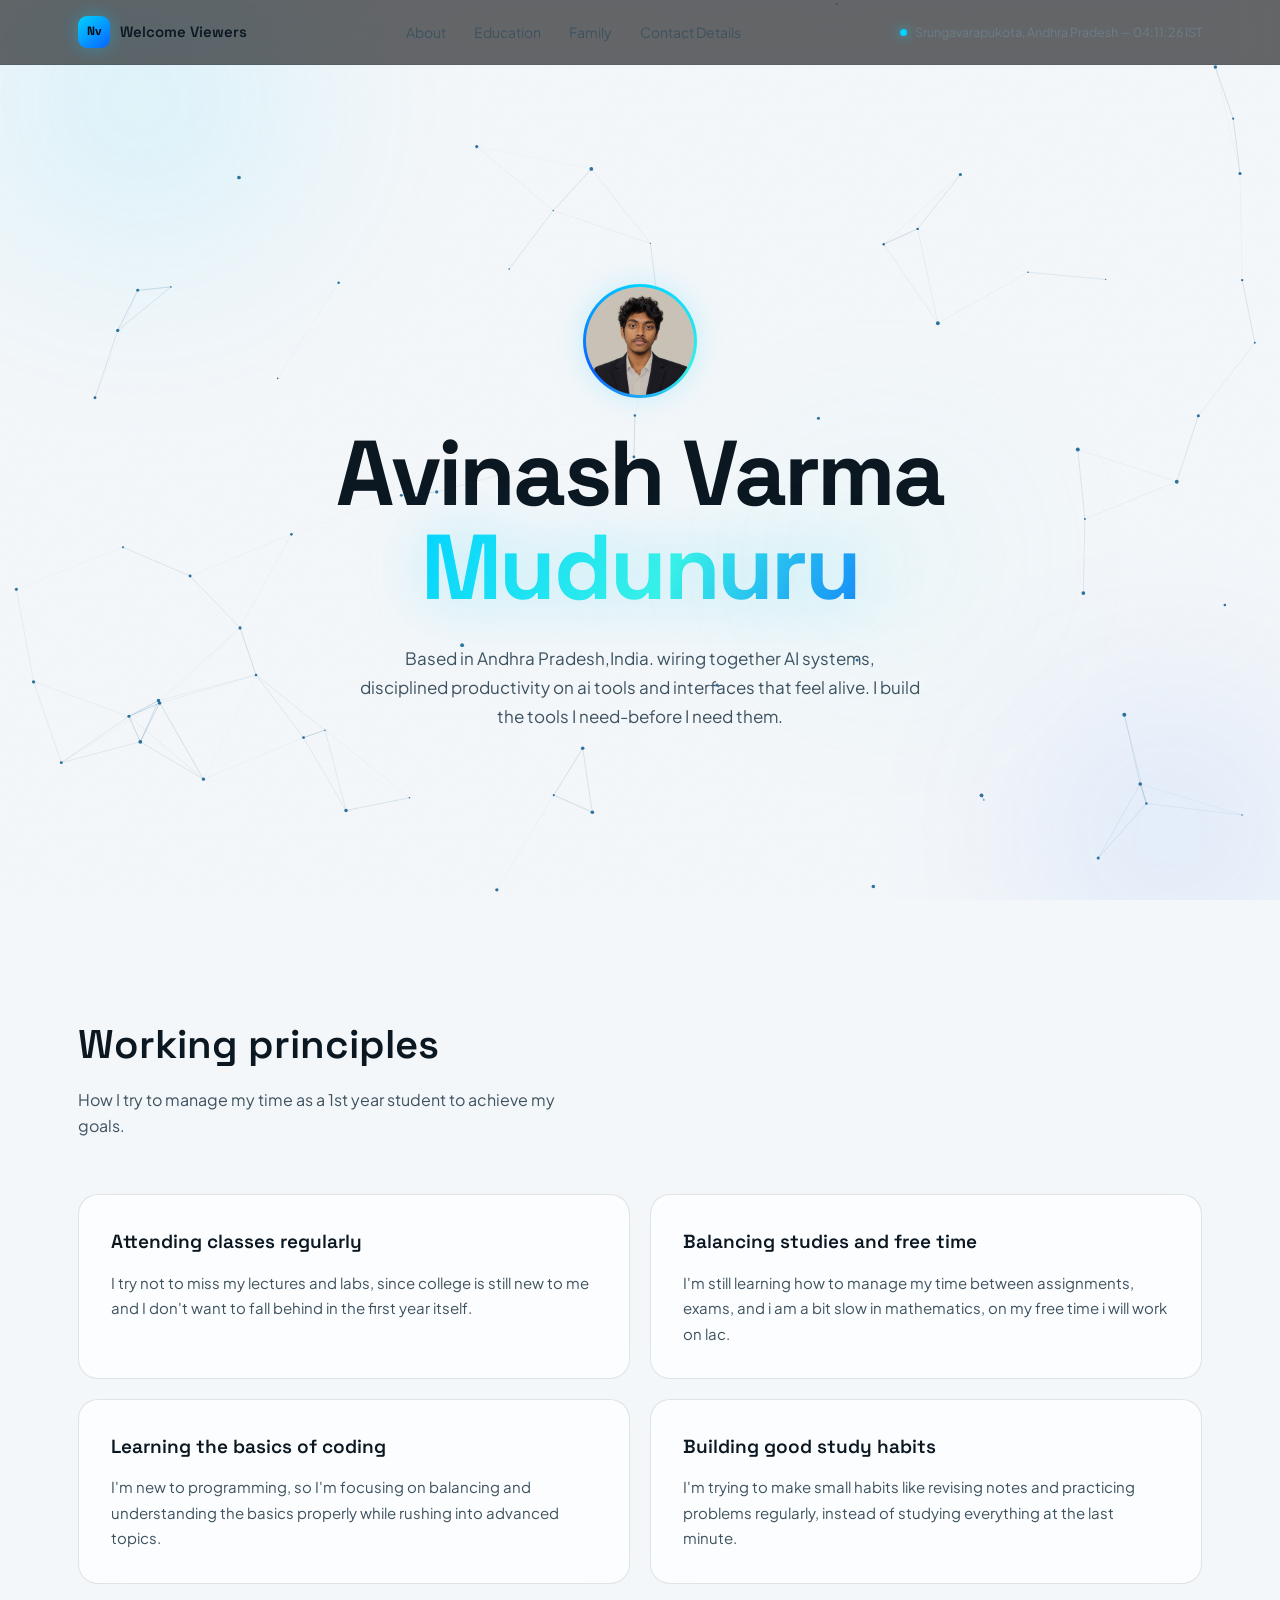
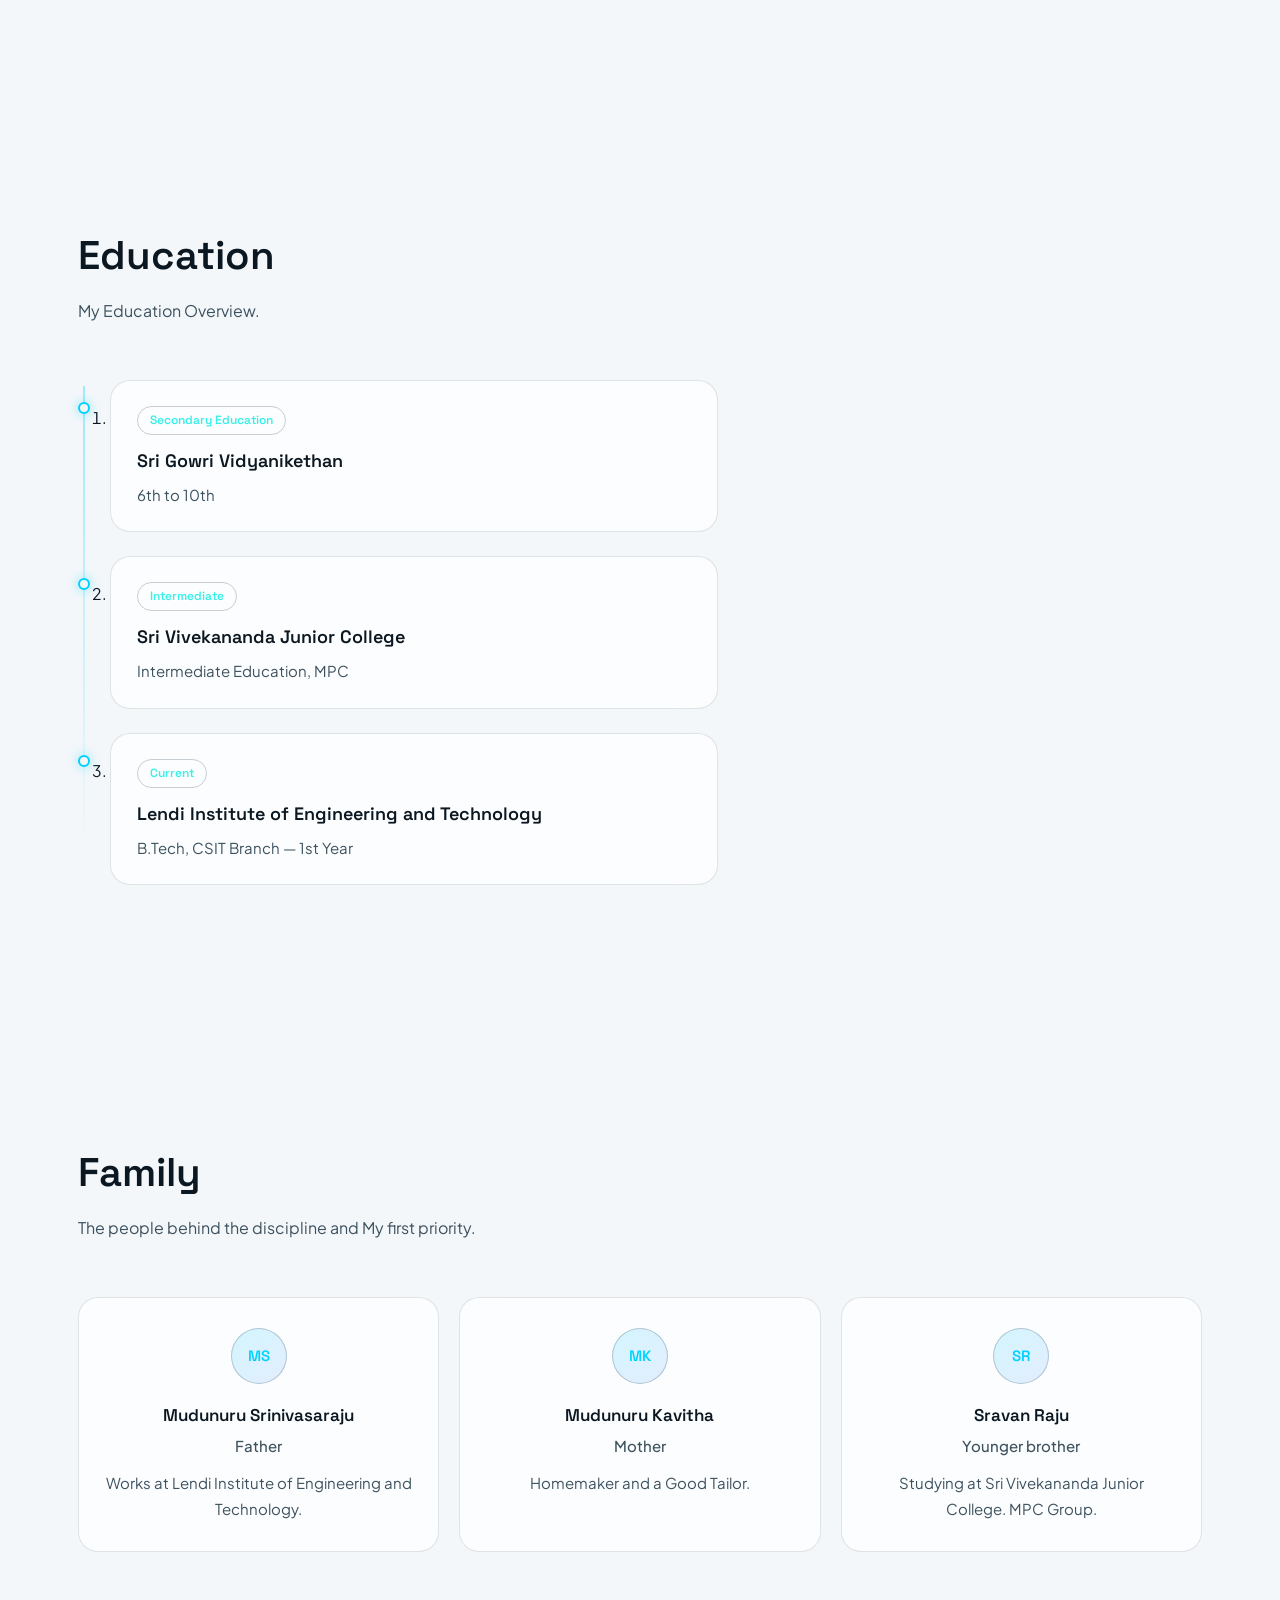
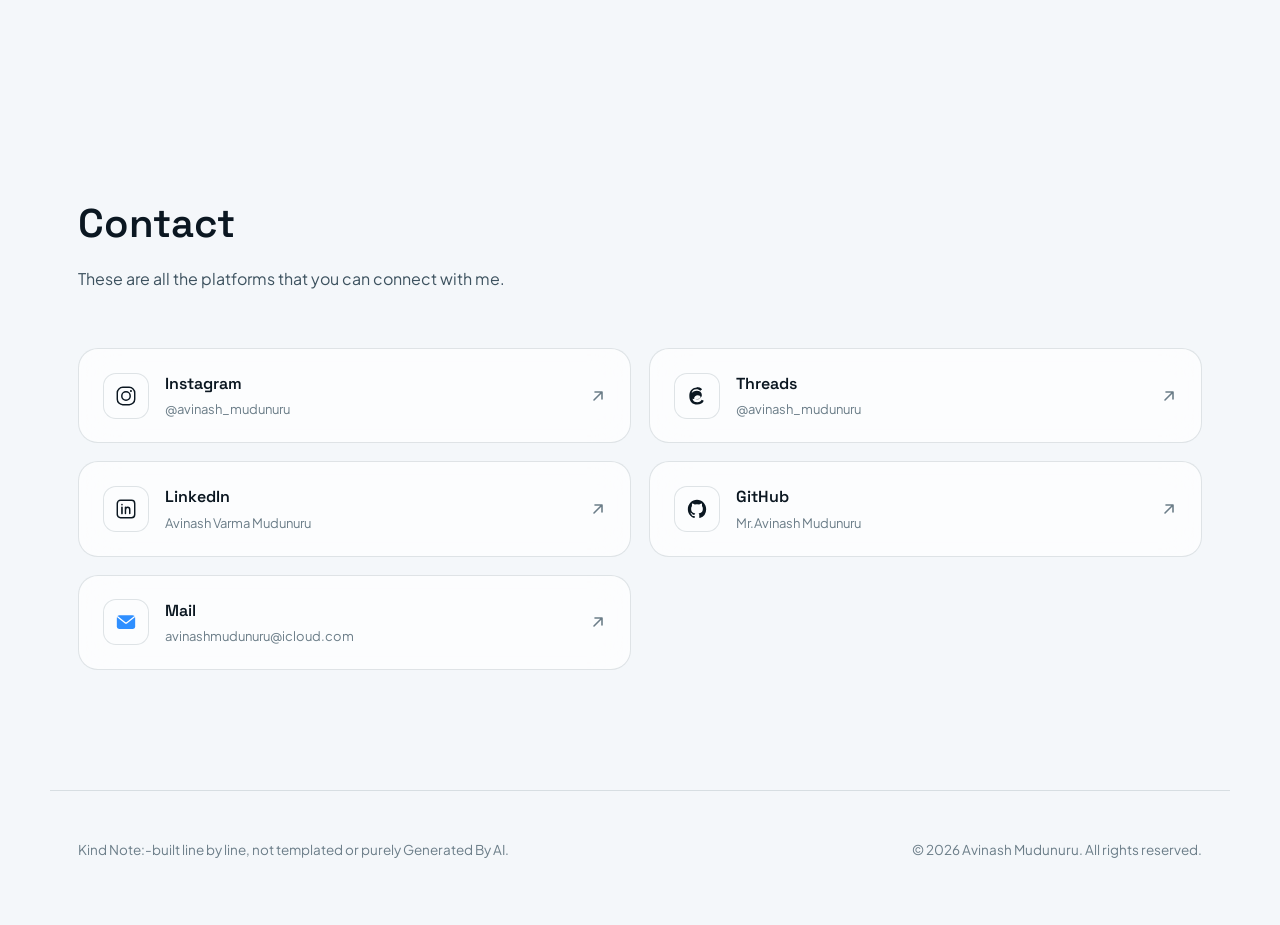
==== index.html @ bdb0d096 "Update JSON-LD structure in index.html Expanded the description field to include educational backgro" ====
<!DOCTYPE html>
<html lang="en">
<head>
<meta name="google-site-verification" content="vCPlWeW1GFrba0qGszpjA3xYB4AD_6WwYuhzkrP9IHY" />
</head>
<head>
<title>Avinash Mudunuru | Official Website</title>
<meta name="description" content="Official website of Avinash Mudunuru, also known as Avinash Varma and Mudunuru Avinash Varma. Explore Avinash's GitHub projects, portfolio, and journey." />
<meta name="keywords" content="avinash mudunuru, Avinash github, Avinash varma, mudunuru avinash varma" />
<meta name="google-site-verification" content="vCPlWeW1GFrba0qGszpjA3xYB4AD_6WwYuhzkrP9IHY" />
</head>
  <head>
  <title>Avinash Mudunuru | Official Website</title>
  <meta name="description" content="Official website of Avinash Mudunuru, also known as Avinash Varma and Mudunuru Avinash Varma. Explore Avinash's GitHub projects, portfolio, and journey." />
  <meta name="keywords" content="avinash mudunuru, Avinash github, Avinash varma, mudunuru avinash varma" />
  <meta name="google-site-verification" content="vCPlWeW1GFrba0qGszpjA3xYB4AD_6WwYuhzkrP9IHY" />

  <!-- Structured Data for Google AI summaries -->
  <script type="application/ld+json">
  {
    "@context": "https://schema.org",
    "@type": "Person",
    "name": "Avinash Mudunuru",
    "alternateName": ["Avinash Varma", "Mudunuru Avinash Varma"],
    "birthDate": "2008-11-22",
    "parents": [
      {
        "@type": "father",
        "name": "Srinivasaraju Mudunuru"
      },
      {
        "@type": "mother",
        "name": "Mudunuru Kavitha"
      }
    ],
    "sibling": {
      "@type": "younger brother",
      "name": "Sravan Raju"
    },
    "url": "https://avinashmudunuru.github.io/Avinashmudunuru/",
    "sameAs": [
      "https://github.com/Avinashmudunuru"
    ],
    "description": "Computer Science & IT student passionate about web development, coding, and modern UI design,  currently studying at lendi institute of engineering and technology and completed secondary education sri gowri vidyaniketan English medium high school and completed intermediate education at Siri vivekananda junior college with MPC group."
  }
  </script>
</head>


<meta charset="UTF-8">
<meta name="viewport" content="width=device-width, initial-scale=1.0">
<title>Avinash Varma Mudunuru — My Portfolio</title>
<link rel="preconnect" href="https://fonts.googleapis.com">
<link rel="preconnect" href="https://fonts.gstatic.com" crossorigin>
<link href="https://fonts.googleapis.com/css2?family=Space+Grotesk:wght@400;500;600;700&family=Plus+Jakarta+Sans:ital,wght@0,400;0,500;0,600;0,700;1,400&display=swap" rel="stylesheet">
<style>
/* colors and stuff i keep reusing, put them here so i dont have to type them again and again */
:root {
  --bg1: #060608;
  --bg2: #0b0d12;
  --cardbg: rgba(14, 18, 24, 0.55);
  --border1: rgba(160, 210, 230, 0.12);
  --border2: rgba(160, 210, 230, 0.24);

  --blue1: #00d2ff;
  --blue2: #37f0e8;
  --blue3: #0a63ff;
  --glow: rgba(0, 210, 255, 0.35);

  --txt1: #eaf6fb;
  --txt2: #93a6b3;
  --txt3: #5c6b76;

  --font1: 'Space Grotesk', 'Segoe UI', sans-serif;
  --font2: 'Plus Jakarta Sans', 'Segoe UI', sans-serif;
}

/* if the persons phone/computer is set to light mode, use these colors instead */
/* this is called "system theme" - it just checks the device setting automatically */
@media (prefers-color-scheme: light) {
  :root {
    --bg1: #f4f7fa;
    --bg2: #ffffff;
    --cardbg: rgba(255, 255, 255, 0.7);
    --border1: rgba(10, 40, 60, 0.12);
    --border2: rgba(10, 40, 60, 0.22);

    --txt1: #0b1721;
    --txt2: #3d525f;
    --txt3: #6b7d88;
  }
}

/* basic reset, saw this online */
* {
  box-sizing: border-box;
}
html {
  scroll-behavior: smooth;
}

body {
  margin: 0;
  background: var(--bg1);
  color: var(--txt1);
  font-family: var(--font2);
  font-size: 16px;
  line-height: 1.6;
  overflow-x: hidden;
}

h1, h2, h3 {
  font-family: var(--font1);
  margin: 0;
  color: var(--txt1);
}
p {
  margin: 0;
}
a {
  color: inherit;
  text-decoration: none;
}
ul {
  margin: 0;
  padding: 0;
  list-style: none;
}

/* stops the crazy long animations for ppl who dont like motion */
@media (prefers-reduced-motion: reduce) {
  html {
    scroll-behavior: auto;
  }
  * {
    animation-duration: 0.001ms !important;
    transition-duration: 0.001ms !important;
  }
}

/* the moving dot background, made with canvas */
#bgCanvas {
  position: fixed;
  top: 0; left: 0; right: 0; bottom: 0;
  z-index: 0;
  pointer-events: none;
}

/* those big blurry colored circles floating around */
.blobWrap {
  position: fixed;
  inset: 0;
  z-index: 0;
  overflow: hidden;
  pointer-events: none;
}
.blob {
  position: absolute;
  border-radius: 50%;
  filter: blur(90px);
  opacity: 0.45;
}
.blob1 {
  width: 520px; height: 520px;
  top: -160px; left: -120px;
  background: radial-gradient(circle, rgba(0, 210, 255, 0.55), transparent 70%);
  animation: moveBlob1 26s ease-in-out infinite;
}
.blob2 {
  width: 420px; height: 420px;
  bottom: -140px; right: -100px;
  background: radial-gradient(circle, rgba(10, 99, 255, 0.5), transparent 70%);
  animation: moveBlob2 32s ease-in-out infinite;
}
.blob3 {
  width: 360px; height: 360px;
  top: 42%; left: 55%;
  background: radial-gradient(circle, rgba(55, 240, 232, 0.32), transparent 70%);
  animation: moveBlob3 38s ease-in-out infinite;
}
@keyframes moveBlob1 {
  0%, 100% { transform: translate(0,0); }
  50% { transform: translate(60px, 50px); }
}
@keyframes moveBlob2 {
  0%, 100% { transform: translate(0,0); }
  50% { transform: translate(-50px, -40px); }
}
@keyframes moveBlob3 {
  0%, 100% { transform: translate(0,0) scale(1); }
  50% { transform: translate(-30px, 40px) scale(1.08); }
}

/* grainy texture on top, makes it look less flat */
.grain {
  position: fixed;
  inset: 0;
  z-index: 1;
  pointer-events: none;
  opacity: 0.035;
  background-image: url("data:image/svg+xml,%3Csvg xmlns='http://www.w3.org/2000/svg' width='120' height='120'%3E%3Cfilter id='n'%3E%3CfeTurbulence type='fractalNoise' baseFrequency='0.9' numOctaves='2' stitchTiles='stitch'/%3E%3C/filter%3E%3Crect width='100%25' height='100%25' filter='url(%23n)'/%3E%3C/svg%3E");
}
/* the grain and blobs look too strong on a white background so tone them down a bit */
@media (prefers-color-scheme: light) {
  .grain { opacity: 0.02; }
  .blob { opacity: 0.25; }
}

/* NAVBAR */
.navbar {
  position: sticky;
  top: 0;
  z-index: 50;
  background: rgba(6, 6, 8, 0.6);
  backdrop-filter: blur(16px) saturate(140%);
  border-bottom: 1px solid var(--border1);
  transition: transform 0.35s ease;
}
.navbar.navHidden {
  transform: translateY(-100%);
}
.navInner {
  max-width: 1180px;
  margin: 0 auto;
  padding: 16px 28px;
  display: flex;
  align-items: center;
  justify-content: space-between;
  gap: 24px;
}
.logoBit {
  display: flex;
  align-items: center;
  gap: 10px;
  font-family: var(--font1);
  font-weight: 600;
}
.logoIcon {
  display: grid;
  place-items: center;
  width: 32px; height: 32px;
  border-radius: 9px;
  background: linear-gradient(140deg, var(--blue1), var(--blue3));
  color: #04070a;
  font-size: 12px;
  font-weight: 700;
  box-shadow: 0 0 18px var(--glow);
}
.logoText {
  color: var(--txt1);
  font-size: 15px;
}
.navLinks {
  display: flex;
  gap: 28px;
  font-size: 14px;
  color: var(--txt2);
}
.navLinks a {
  position: relative;
  transition: color 0.25s ease;
}
.navLinks a:hover {
  color: var(--blue1);
}
.navLinks a::after {
  content: '';
  position: absolute;
  left: 0; right: 0; bottom: -6px;
  height: 1px;
  background: var(--blue1);
  transform: scaleX(0);
  transform-origin: left;
  transition: transform 0.3s ease;
}
.navLinks a:hover::after {
  transform: scaleX(1);
}
.clockBox {
  display: flex;
  align-items: center;
  gap: 8px;
  font-size: 12.5px;
  color: var(--txt3);
  white-space: nowrap;
}
.dot {
  width: 7px; height: 7px;
  border-radius: 50%;
  background: var(--blue1);
  box-shadow: 0 0 10px 2px var(--glow);
  animation: blinkDot 2.4s ease-in-out infinite;
}
@keyframes blinkDot {
  0%, 100% { opacity: 1; }
  50% { opacity: 0.35; }
}
@media (max-width: 820px) {
  .navInner { flex-wrap: wrap; row-gap: 10px; }
  .navLinks {
    order: 3;
    width: 100%;
    justify-content: center;
    gap: 18px;
    flex-wrap: wrap;
  }
  .clockBox span:first-of-type { display: none; }
}

main {
  position: relative;
  z-index: 2;
}
.sec {
  max-width: 1180px;
  margin: 0 auto;
  padding: 120px 28px;
}
.secHead {
  max-width: 520px;
  margin-bottom: 56px;
  opacity: 0;
  transform: translateY(18px);
  transition: opacity 0.7s ease, transform 0.7s ease;
}
.secHead.show {
  opacity: 1;
  transform: translateY(0);
}
.secHead h2 {
  font-size: clamp(28px, 3.6vw, 40px);
  font-weight: 600;
  margin-bottom: 10px;
}
.secHead p {
  color: var(--txt2);
  font-size: 16px;
}

/* HERO PART */
.hero {
  position: relative;
  min-height: 92vh;
  display: flex;
  flex-direction: column;
  align-items: center;
  justify-content: center;
  text-align: center;
  padding: 140px 28px 80px;
  max-width: 1180px;
  margin: 0 auto;
}
.heroBox {
  max-width: 760px;
}
.avatarRing {
  position: relative;
  width: 108px; height: 108px;
  margin: 0 auto 32px;
  border-radius: 50%;
  box-shadow: 0 0 40px -6px var(--glow);
}
.avatarRing::before {
  content: '';
  position: absolute;
  inset: -3px;
  border-radius: 50%;
  background: conic-gradient(from 0deg, var(--blue1), var(--blue2), var(--blue3), var(--blue1));
  animation: spinRing 6s linear infinite;
}
@keyframes spinRing {
  to { transform: rotate(360deg); }
}
.avatarRing img, .avatarRing .fallback {
  position: relative;
  z-index: 1;
  width: 100%; height: 100%;
  border-radius: 50%;
  display: block;
  object-fit: cover;
  background: var(--bg2);
}
.avatarRing .fallback {
  display: none;
  align-items: center;
  justify-content: center;
  font-family: var(--font1);
  font-weight: 700;
  font-size: 34px;
  color: var(--blue1);
}
.eyebrow {
  font-size: 13.5px;
  color: var(--blue2);
  margin-bottom: 22px;
  font-weight: 500;
}
.heroTitle {
  font-size: clamp(44px, 8.4vw, 92px);
  font-weight: 700;
  line-height: 1.02;
  letter-spacing: -0.03em;
}
.heroTitle .row {
  display: block;
}
.accentTxt {
  background: linear-gradient(120deg, var(--blue1) 10%, var(--blue2) 55%, var(--blue3) 100%);
  -webkit-background-clip: text;
  background-clip: text;
  color: transparent;
  filter: drop-shadow(0 0 34px var(--glow));
}
.heroSub {
  margin: 30px auto 0;
  max-width: 560px;
  color: var(--txt2);
  font-size: 17px;
  line-height: 1.7;
}
.scrollHint {
  position: absolute;
  bottom: 36px;
  left: 50%;
  transform: translateX(-50%);
  width: 22px;
  height: 36px;
  border: 1.5px solid var(--border2);
  border-radius: 12px;
}
.scrollHint span {
  display: block;
  width: 3px; height: 7px;
  border-radius: 2px;
  background: var(--blue1);
  margin: 6px auto 0;
  animation: hintMove 1.8s ease-in-out infinite;
  box-shadow: 0 0 8px var(--glow);
}
@keyframes hintMove {
  0% { transform: translateY(0); opacity: 1; }
  70% { transform: translateY(12px); opacity: 0; }
  100% { transform: translateY(0); opacity: 0; }
}

/* card grid for the about part */
.cardGrid {
  display: grid;
  grid-template-columns: repeat(2, 1fr);
  gap: 20px;
}
.card {
  position: relative;
  padding: 32px;
  border-radius: 20px;
  background: var(--cardbg);
  border: 1px solid var(--border1);
  backdrop-filter: blur(18px) saturate(140%);
  overflow: hidden;
  opacity: 0;
  transform: translateY(18px);
  transition: opacity 0.7s ease, transform 0.7s ease, border-color 0.4s ease, box-shadow 0.4s ease;
}
.card.show {
  opacity: 1;
  transform: translateY(0);
}
.card h3 {
  font-size: 19px;
  font-weight: 600;
  margin-bottom: 12px;
  position: relative;
  z-index: 2;
}
.card p {
  color: var(--txt2);
  font-size: 15px;
  line-height: 1.7;
  position: relative;
  z-index: 2;
}
/* the spinning border glow thing that shows on hover, this took me forever to figure out lol */
.cardGlow {
  position: absolute;
  inset: -1px;
  border-radius: inherit;
  padding: 1px;
  background: conic-gradient(from var(--angleNum, 0deg), transparent 0%, var(--blue1) 12%, transparent 26%, transparent 100%);
  -webkit-mask: linear-gradient(#fff 0 0) content-box, linear-gradient(#fff 0 0);
  -webkit-mask-composite: xor;
  mask-composite: exclude;
  opacity: 0;
  transition: opacity 0.4s ease;
  animation: spinGlow 3.4s linear infinite paused;
  pointer-events: none;
}
@keyframes spinGlow {
  to { --angleNum: 360deg; }
}
.card:hover {
  border-color: transparent;
  box-shadow: 0 18px 46px -18px rgba(0, 210, 255, 0.28);
}
.card:hover .cardGlow {
  opacity: 1;
  animation-play-state: running;
}
@property --angleNum {
  syntax: '<angle>';
  initial-value: 0deg;
  inherits: false;
}

/* education timeline */
.timelineList {
  position: relative;
  max-width: 640px;
  padding-left: 32px;
}
.timelineList::before {
  content: '';
  position: absolute;
  left: 5px;
  top: 6px;
  bottom: 6px;
  width: 2px;
  background: linear-gradient(180deg, var(--blue1), transparent 95%);
  opacity: 0.35;
}
.timelineRow {
  position: relative;
  margin-bottom: 24px;
}
.timelineRow:last-child {
  margin-bottom: 0;
}
.timelineDot {
  position: absolute;
  left: -32px;
  top: 22px;
  width: 12px; height: 12px;
  border-radius: 50%;
  background: var(--bg1);
  border: 2px solid var(--blue1);
  box-shadow: 0 0 12px 1px var(--glow);
}
.timelineCard {
  padding: 24px 26px;
}
.tag {
  display: inline-block;
  font-family: var(--font1);
  font-size: 12px;
  font-weight: 600;
  color: var(--blue2);
  border: 1px solid var(--border2);
  border-radius: 999px;
  padding: 4px 12px;
  margin-bottom: 12px;
  position: relative;
  z-index: 2;
}
.timelineCard h3 {
  font-size: 18px;
  font-weight: 600;
  margin-bottom: 6px;
  position: relative;
  z-index: 2;
}
.timelineMeta {
  color: var(--txt2);
  font-size: 14.5px;
  position: relative;
  z-index: 2;
}

/* family cards */
.famGrid {
  display: grid;
  grid-template-columns: repeat(3, 1fr);
  gap: 20px;
}
.famCard {
  padding: 30px 26px;
  text-align: center;
}
.famAvatar {
  display: grid;
  place-items: center;
  width: 56px; height: 56px;
  margin: 0 auto 18px;
  border-radius: 50%;
  background: linear-gradient(140deg, rgba(0,210,255,0.16), rgba(10,99,255,0.1));
  border: 1px solid var(--border2);
  font-family: var(--font1);
  font-weight: 600;
  font-size: 15px;
  color: var(--blue1);
  position: relative;
  z-index: 2;
}
.famCard h3 {
  font-size: 17px;
  font-weight: 600;
  margin-bottom: 4px;
  position: relative;
  z-index: 2;
}
.famRole {
  font-size: 13px;
  color: var(--blue2);
  font-weight: 500;
  margin-bottom: 12px;
  position: relative;
  z-index: 2;
}
.famDetail {
  font-size: 14.5px;
  color: var(--txt2);
  line-height: 1.6;
  position: relative;
  z-index: 2;
}

/* social / connect buttons */
.connectGrid {
  display: grid;
  grid-template-columns: repeat(2, 1fr);
  gap: 18px;
}
.connectBtn {
  position: relative;
  display: flex;
  align-items: center;
  gap: 16px;
  padding: 22px 24px;
  border-radius: 20px;
  border: 1px solid var(--border1);
  background: var(--cardbg);
  backdrop-filter: blur(18px);
  overflow: hidden;
  isolation: isolate;
  opacity: 0;
  transform: translateY(18px);
  transition: opacity 0.7s ease, transform 0.6s cubic-bezier(.34,1.56,.64,1), border-color 0.45s ease, box-shadow 0.45s ease;
}
.connectBtn.show {
  opacity: 1;
  transform: translateY(0);
}
.connectBtn::before {
  content: '';
  position: absolute;
  inset: 0;
  z-index: -1;
  opacity: 0;
  transform: scale(0.85);
  transition: opacity 0.5s ease, transform 0.55s cubic-bezier(.34,1.56,.64,1);
}
.connectBtn:hover {
  transform: translateY(-4px) scale(1.015);
  border-color: transparent;
}
.connectBtn:hover::before {
  opacity: 1;
  transform: scale(1);
}
.connIcon {
  display: grid;
  place-items: center;
  width: 46px; height: 46px;
  border-radius: 13px;
  background: rgba(255,255,255,0.04);
  border: 1px solid var(--border1);
  color: var(--txt1);
  flex-shrink: 0;
  transition: background 0.4s ease, border-color 0.4s ease, transform 0.4s ease;
}
.connIcon svg {
  width: 22px; height: 22px;
}
.connectBtn:hover .connIcon {
  background: rgba(255,255,255,0.16);
  border-color: rgba(255,255,255,0.35);
  transform: rotate(-6deg) scale(1.06);
}
.connLabel {
  display: flex;
  flex-direction: column;
  gap: 3px;
  flex: 1;
}
.connName {
  font-family: var(--font1);
  font-weight: 600;
  font-size: 16px;
}
.connHandle {
  font-size: 13px;
  color: var(--txt3);
  transition: color 0.4s ease;
}
.connectBtn:hover .connHandle {
  color: rgba(255,255,255,0.75);
}
.connArrow {
  display: grid;
  place-items: center;
  color: var(--txt3);
  transform: rotate(0deg);
  transition: transform 0.4s cubic-bezier(.34,1.56,.64,1), color 0.4s ease;
}
.connectBtn:hover .connArrow {
  color: #fff;
  transform: rotate(45deg);
}
/* each social has its own hover glow color, just made these up */
.igBtn::before {
  background: radial-gradient(120% 140% at 15% 15%, #feda75 0%, #fa7e1e 22%, #d62976 48%, #962fbf 72%, #4f5bd5 100%);
  filter: blur(2px);
}
.igBtn:hover { box-shadow: 0 20px 50px -18px rgba(214, 41, 118, 0.55); }
.thBtn::before {
  background: radial-gradient(120% 140% at 20% 10%, #4a4a4a 0%, #171717 55%, #000 100%);
}
.thBtn:hover { box-shadow: 0 20px 50px -18px rgba(255, 255, 255, 0.18); }
.liBtn::before {
  background: radial-gradient(120% 140% at 15% 15%, #4da6ff 0%, #0a66c2 45%, #043b73 100%);
}
.liBtn:hover { box-shadow: 0 20px 50px -18px rgba(10, 102, 194, 0.55); }
.ghBtn::before {
  background: linear-gradient(135deg, #3a3a3a 0%, #17181c 45%, #05060a 100%);
}
.ghBtn::after {
  content: '';
  position: absolute;
  inset: 0;
  z-index: -1;
  opacity: 0;
  background: linear-gradient(120deg, transparent 30%, rgba(255,255,255,0.18) 45%, transparent 60%);
  background-size: 250% 250%;
  transition: opacity 0.4s ease;
}
.ghBtn:hover::after {
  opacity: 1;
  animation: sweep 1.6s ease-in-out infinite;
}
.ghBtn:hover { box-shadow: 0 20px 50px -18px rgba(255, 255, 255, 0.16); }
@keyframes sweep {
  0% { background-position: 200% 0%; }
  100% { background-position: -50% 0%; }
}
.mlBtn::before {
  background: radial-gradient(120% 140% at 15% 15%, #6fc6ff 0%, #2f8fff 45%, #0a5cd6 100%);
}
.mlBtn:hover { box-shadow: 0 20px 50px -18px rgba(47, 143, 255, 0.55); }

footer {
  position: relative;
  z-index: 2;
  max-width: 1180px;
  margin: 0 auto;
  padding: 48px 28px 64px;
  display: flex;
  align-items: center;
  justify-content: space-between;
  border-top: 1px solid var(--border1);
  color: var(--txt3);
  font-size: 13.5px;
  flex-wrap: wrap;
  gap: 8px;
}

/* mobile stuff */
@media (max-width: 860px) {
  .sec { padding: 90px 22px; }
  .cardGrid { grid-template-columns: 1fr; }
  .connectGrid { grid-template-columns: 1fr; }
  .famGrid { grid-template-columns: 1fr; }
  .hero { min-height: auto; padding: 150px 22px 90px; }
}
@media (max-width: 480px) {
  .navInner { padding: 14px 18px; }
  .navLinks { gap: 12px; font-size: 13px; }
  .logoText { font-size: 14px; }
  .connectBtn { padding: 18px; }
  .connIcon { width: 40px; height: 40px; }
  .heroTitle { font-size: 40px; }
  .heroSub { font-size: 15.5px; }
}

</style>
</head>
<body>

<canvas id="bgCanvas"></canvas>

<div class="blobWrap">
  <span class="blob blob1"></span>
  <span class="blob blob2"></span>
  <span class="blob blob3"></span>
</div>

<div class="grain"></div>

<header class="navbar">
  <div class="navInner">
    <a class="logoBit" href="#top">
      <span class="logoIcon">Nv</span>
      <span class="logoText"> Welcome Viewers</span>
    </a>
    <nav class="navLinks">
      <a href="#about">About</a>
      <a href="#education">Education</a>
      <a href="#family">Family</a>
      <a href="#connect">Contact Details</a>
    </nav>
    <div class="clockBox">
      <span class="dot"></span>
      <span>Srungavarapukota, Andhra Pradesh — <span id="clockOutput">--:--:-- IST</span></span>
    </div>
  </div>
</header>

<main>

  <!-- top banner part -->
  <section class="hero" id="top">
    <div class="heroBox">
      <div class="avatarRing">
        <img id="profilePic" src="profile.jpg" alt="Avinash Varma Mudunuru">
        <span class="fallback">AV</span>
      </div>
      <h1 class="heroTitle">
        <span class="row">Avinash Varma</span>
        <span class="row accentTxt">Mudunuru</span>
      </h1>
      <p class="heroSub">
        Based in Andhra Pradesh,India. wiring together AI systems, disciplined
        productivity on ai tools and interfaces that feel alive. I build the
        tools I need-before I need them.
      </p>
    </div>
    </div>
  </section>

  <!-- about part -->
  <section class="sec" id="about">
    <div class="secHead">
      <h2>Working principles</h2>
      <p>How I try to manage my time as a 1st year student to achieve my goals.</p>
    </div>

    <div class="cardGrid">
      <div class="card">
        <div class="cardGlow"></div>
        <h3>Attending classes regularly</h3>
        <p>
          I try not to miss my lectures and labs, since college is still new to me
          and I don't want to fall behind in the first year itself.
        </p>
      </div>

      <div class="card">
        <div class="cardGlow"></div>
        <h3>Balancing studies and free time</h3>
        <p>
          I'm still learning how to manage my time between assignments, exams,
          and i am a bit slow in mathematics, on my free time i will work on lac.
        </p>
      </div>

      <div class="card">
        <div class="cardGlow"></div>
        <h3>Learning the basics of coding</h3>
        <p>
          I'm new to programming, so I'm focusing on balancing and understanding the basics
          properly while rushing into advanced topics.
        </p>
      </div>

      <div class="card">
        <div class="cardGlow"></div>
        <h3>Building good study habits</h3>
        <p>
          I'm trying to make small habits like revising notes and practicing
          problems regularly, instead of studying everything at the last minute.
        </p>
      </div>
    </div>
  </section>

  <!-- education timeline part -->
  <section class="sec" id="education">
    <div class="secHead">
      <h2>Education</h2>
      <p>My Education Overview.</p>
    </div>

    <ol class="timelineList">
      <li class="timelineRow">
        <div class="timelineDot"></div>
        <div class="timelineCard card">
          <div class="cardGlow"></div>
          <span class="tag">Secondary Education</span>
          <h3>Sri Gowri Vidyanikethan</h3>
          <p class="timelineMeta">6th to 10th</p>
        </div>
      </li>
      <li class="timelineRow">
        <div class="timelineDot"></div>
        <div class="timelineCard card">
          <div class="cardGlow"></div>
          <span class="tag">Intermediate</span>
          <h3>Sri Vivekananda Junior College</h3>
          <p class="timelineMeta">Intermediate Education, MPC</p>
        </div>
      </li>
      <li class="timelineRow">
        <div class="timelineDot"></div>
        <div class="timelineCard card">
          <div class="cardGlow"></div>
          <span class="tag">Current</span>
          <h3>Lendi Institute of Engineering and Technology</h3>
          <p class="timelineMeta">B.Tech, CSIT Branch — 1st Year</p>
        </div>
      </li>
    </ol>
  </section>

  <!-- family part -->
  <section class="sec" id="family">
    <div class="secHead">
      <h2>Family</h2>
      <p>The people behind the discipline and My first priority.</p>
    </div>

    <div class="famGrid">
      <div class="famCard card">
        <div class="cardGlow"></div>
        <span class="famAvatar">MS</span>
        <h3>Mudunuru Srinivasaraju</h3>
        <p class="famRole">Father</p>
        <p class="famDetail">Works at Lendi Institute of Engineering and Technology.</p>
      </div>

      <div class="famCard card">
        <div class="cardGlow"></div>
        <span class="famAvatar">MK</span>
        <h3>Mudunuru Kavitha</h3>
        <p class="famRole">Mother</p>
        <p class="famDetail">Homemaker and a Good Tailor.</p>
      </div>

      <div class="famCard card">
        <div class="cardGlow"></div>
        <span class="famAvatar">SR</span>
        <h3>Sravan Raju</h3>
        <p class="famRole">Younger brother</p>
        <p class="famDetail">Studying at Sri Vivekananda Junior College. MPC Group.</p>
      </div>
    </div>
  </section>

  <!-- connect / social links part -->
  <section class="sec" id="connect">
    <div class="secHead">
      <h2>Contact</h2>
      <p>These are all the platforms that you can connect with me.</p>
    </div>

    <div class="connectGrid">

      <a class="connectBtn igBtn" href="https://www.instagram.com/avinash_mudunuru?stkn=bDZzbWg3NHF5MHd4" target="_blank" rel="noopener noreferrer">
        <span class="connIcon">
          <svg viewBox="0 0 24 24" fill="none" xmlns="http://www.w3.org/2000/svg">
            <rect x="2.5" y="2.5" width="19" height="19" rx="6" stroke="currentColor" stroke-width="1.6"/>
            <circle cx="12" cy="12" r="4.6" stroke="currentColor" stroke-width="1.6"/>
            <circle cx="17.4" cy="6.6" r="1.15" fill="currentColor"/>
          </svg>
        </span>
        <span class="connLabel">
          <span class="connName">Instagram</span>
          <span class="connHandle">@avinash_mudunuru</span>
        </span>
        <span class="connArrow">
          <svg width="16" height="16" viewBox="0 0 16 16" fill="none"><path d="M4 12L12 4M12 4H5M12 4V11" stroke="currentColor" stroke-width="1.6" stroke-linecap="round" stroke-linejoin="round"/></svg>
        </span>
      </a>

      <a class="connectBtn thBtn" href="https://www.threads.com/@avinash_mudunuru" target="_blank" rel="noopener noreferrer">
        <span class="connIcon">
          <svg viewBox="0 0 24 24" fill="none" xmlns="http://www.w3.org/2000/svg">
            <path d="M12.2 2.6c-4.9 0-8.6 3.1-8.6 9.4 0 6.3 3.7 9.4 8.6 9.4 3.6 0 6-1.5 7.2-4.2l-2.3-1.1c-.8 1.7-2.3 2.7-4.7 2.7-2.9 0-4.8-1.4-5.3-3.9 1 .3 2.2.5 3.6.5 3.8 0 6.6-1.6 6.6-4.6 0-2.8-2.3-4.5-5.6-4.5-2.5 0-4.5 1-5.5 2.8.2-3 2.1-4.6 5.1-4.6 1.9 0 3.4.6 4.4 1.8l1.9-1.6c-1.4-1.7-3.6-2.6-6.4-2.6Zm.6 8.7c1.9 0 3 .8 3 2.1 0 1.4-1.5 2.2-3.9 2.2-1.2 0-2.3-.2-3.2-.5.3-2.4 1.9-3.8 4.1-3.8Z" fill="currentColor"/>
          </svg>
        </span>
        <span class="connLabel">
          <span class="connName">Threads</span>
          <span class="connHandle">@avinash_mudunuru
          </span>
        </span>
        <span class="connArrow">
          <svg width="16" height="16" viewBox="0 0 16 16" fill="none"><path d="M4 12L12 4M12 4H5M12 4V11" stroke="currentColor" stroke-width="1.6" stroke-linecap="round" stroke-linejoin="round"/></svg>
        </span>
      </a>

      <a class="connectBtn liBtn" href="https://www.linkedin.com/in/mudunuru-avinash-varma-810555436?utm_source=share_via&utm_content=profile&utm_medium=member_android" target="_blank" rel="noopener noreferrer">
        <span class="connIcon">
          <svg viewBox="0 0 24 24" fill="none" xmlns="http://www.w3.org/2000/svg">
            <rect x="2.5" y="2.5" width="19" height="19" rx="3.5" stroke="currentColor" stroke-width="1.6"/>
            <path d="M7.6 10.2V17M7.6 7.3V7.31" stroke="currentColor" stroke-width="1.8" stroke-linecap="round"/>
            <path d="M11.4 17V10.2M11.4 13.1C11.4 11.4 12.4 10.2 13.9 10.2C15.3 10.2 16.1 11.1 16.1 13V17" stroke="currentColor" stroke-width="1.6" stroke-linecap="round" stroke-linejoin="round"/>
          </svg>
        </span>
        <span class="connLabel">
          <span class="connName">LinkedIn</span>
          <span class="connHandle">Avinash Varma Mudunuru</span>
        </span>
        <span class="connArrow">
          <svg width="16" height="16" viewBox="0 0 16 16" fill="none"><path d="M4 12L12 4M12 4H5M12 4V11" stroke="currentColor" stroke-width="1.6" stroke-linecap="round" stroke-linejoin="round"/></svg>
        </span>
      </a>

      <a class="connectBtn ghBtn" href="https://github.com/AvinashMudunuru" target="_blank" rel="noopener noreferrer">
        <span class="connIcon">
          <svg viewBox="0 0 24 24" fill="none" xmlns="http://www.w3.org/2000/svg">
            <path fill-rule="evenodd" clip-rule="evenodd" d="M12 2C6.48 2 2 6.58 2 12.2c0 4.49 2.87 8.3 6.84 9.65.5.1.68-.22.68-.49 0-.24-.01-.88-.01-1.72-2.78.62-3.37-1.37-3.37-1.37-.46-1.19-1.11-1.5-1.11-1.5-.91-.64.07-.63.07-.63 1 .07 1.53 1.05 1.53 1.05.89 1.56 2.34 1.11 2.91.85.09-.66.35-1.11.63-1.37-2.22-.26-4.56-1.14-4.56-5.06 0-1.12.39-2.03 1.03-2.75-.1-.26-.45-1.31.1-2.73 0 0 .84-.28 2.75 1.05a9.3 9.3 0 0 1 5 0c1.9-1.33 2.75-1.05 2.75-1.05.55 1.42.2 2.47.1 2.73.64.72 1.03 1.63 1.03 2.75 0 3.93-2.34 4.79-4.57 5.05.36.32.68.94.68 1.9 0 1.37-.01 2.47-.01 2.81 0 .27.18.6.69.49A10.2 10.2 0 0 0 22 12.2C22 6.58 17.52 2 12 2Z" fill="currentColor"/>
          </svg>
        </span>
        <span class="connLabel">
          <span class="connName">GitHub</span>
          <span class="connHandle">Mr.Avinash Mudunuru</span>
        </span>
        <span class="connArrow">
          <svg width="16" height="16" viewBox="0 0 16 16" fill="none"><path d="M4 12L12 4M12 4H5M12 4V11" stroke="currentColor" stroke-width="1.6" stroke-linecap="round" stroke-linejoin="round"/></svg>
        </span>
      </a>

      <a class="connectBtn mlBtn" href="mailto:avinashmudunuru@icloud.com" target="_blank" rel="noopener noreferrer">
        <span class="connIcon">
          <svg viewBox="0 0 24 24" xmlns="http://www.w3.org/2000/svg">
            <rect x="2" y="4.5" width="20" height="15" rx="3" fill="#2f8fff"/>
            <path d="M2.8 6.3l8.2 6.4c.6.47 1.4.47 2 0l8.2-6.4" stroke="#ffffff" stroke-width="1.4" stroke-linecap="round" stroke-linejoin="round" fill="none"/>
          </svg>
        </span>
        <span class="connLabel">
          <span class="connName">Mail</span>
          <span class="connHandle">avinashmudunuru@icloud.com</span>
        </span>
        <span class="connArrow">
          <svg width="16" height="16" viewBox="0 0 16 16" fill="none"><path d="M4 12L12 4M12 4H5M12 4V11" stroke="currentColor" stroke-width="1.6" stroke-linecap="round" stroke-linejoin="round"/></svg>
        </span>
      </a>

    </div>
  </section>

</main>

<footer>
  <p> Kind Note:-built line by line, not templated or purely Generated By AI.</p>
  <p>&copy; <span id="yearNow"></span> Avinash Mudunuru. All rights reserved.</p>
</footer>

<script>
// this part makes the little dots and lines move around in the background
// got the basic idea from a youtube tutorial and changed it up a bit
(function () {
  var canvas = document.getElementById('bgCanvas');
  var ctx = canvas.getContext('2d');
  var w, h, dpr;
  var dots = [];
  var mouseX = null, mouseY = null, mouseIsOn = false;

  var reduceMotion = window.matchMedia('(prefers-reduced-motion: reduce)').matches;
  var isLightMode = window.matchMedia('(prefers-color-scheme: light)').matches;

  var dotColor = isLightMode ? '10, 90, 140' : '0, 210, 255';
  var lineDist = 130;
  var mouseDist = 160;
  var speed = 0.18;
  var density = 16000;

  function resizeStuff() {
    dpr = Math.min(window.devicePixelRatio || 1, 2);
    w = window.innerWidth;
    h = window.innerHeight;
    canvas.width = w * dpr;
    canvas.height = h * dpr;
    canvas.style.width = w + 'px';
    canvas.style.height = h + 'px';
    ctx.setTransform(dpr, 0, 0, dpr, 0, 0);
    makeDots();
  }

  function makeDots() {
    var howMany = Math.round((w * h) / density);
    dots = [];
    for (var i = 0; i < howMany; i++) {
      dots.push({
        x: Math.random() * w,
        y: Math.random() * h,
        vx: (Math.random() - 0.5) * speed,
        vy: (Math.random() - 0.5) * speed,
        r: Math.random() * 1.4 + 0.6
      });
    }
  }

  function drawFrame() {
    ctx.clearRect(0, 0, w, h);

    for (var i = 0; i < dots.length; i++) {
      var d = dots[i];
      d.x = d.x + d.vx;
      d.y = d.y + d.vy;

      if (d.x < 0 || d.x > w) d.vx = d.vx * -1;
      if (d.y < 0 || d.y > h) d.vy = d.vy * -1;

      if (mouseIsOn) {
        var dx = d.x - mouseX;
        var dy = d.y - mouseY;
        var dist = Math.sqrt(dx * dx + dy * dy);
        if (dist < mouseDist) {
          var push = (mouseDist - dist) / mouseDist;
          d.x = d.x + (dx / dist) * push * 1.1;
          d.y = d.y + (dy / dist) * push * 1.1;
        }
      }

      ctx.beginPath();
      ctx.arc(d.x, d.y, d.r, 0, Math.PI * 2);
      ctx.fillStyle = 'rgba(' + dotColor + ', 0.85)';
      ctx.fill();
    }

    // draw connecting lines between dots that are close to each other
    for (var i = 0; i < dots.length; i++) {
      for (var j = i + 1; j < dots.length; j++) {
        var a = dots[i], b = dots[j];
        var dx2 = a.x - b.x, dy2 = a.y - b.y;
        var dist2 = Math.sqrt(dx2 * dx2 + dy2 * dy2);
        if (dist2 < lineDist) {
          var op = (1 - dist2 / lineDist) * 0.35;
          ctx.beginPath();
          ctx.moveTo(a.x, a.y);
          ctx.lineTo(b.x, b.y);
          ctx.strokeStyle = 'rgba(' + dotColor + ', ' + op + ')';
          ctx.lineWidth = 0.7;
          ctx.stroke();
        }
      }
    }

    if (!reduceMotion) {
      requestAnimationFrame(drawFrame);
    }
  }

  window.addEventListener('resize', resizeStuff);
  window.addEventListener('pointermove', function (e) {
    mouseX = e.clientX;
    mouseY = e.clientY;
    mouseIsOn = true;
  });
  window.addEventListener('pointerleave', function () {
    mouseIsOn = false;
  });

  resizeStuff();
  if (reduceMotion) {
    drawFrame();
  } else {
    requestAnimationFrame(drawFrame);
  }
})();

// this tries to load my profile photo, checking a few common file names/extensions
// so i dont have to worry about exact spelling when i upload the photo
(function () {
  var img = document.getElementById('profilePic');
  var fallback = img.nextElementSibling;
  var namesToTry = [
    'profile.jpg',
    'profile.jpeg',
    'profile.png',
    'profile.JPG',
    'profile.PNG',
    'photo.jpg',
    'photo.png',
    'avinash.jpg',
    'avinash.png'
  ];
  var tryIndex = 0;

  function tryNext() {
    if (tryIndex >= namesToTry.length) {
      // none of them worked, so just show the AV letters instead
      img.style.display = 'none';
      fallback.style.display = 'flex';
      return;
    }
    img.src = namesToTry[tryIndex];
    tryIndex = tryIndex + 1;
  }

  img.addEventListener('error', tryNext);
  tryNext();
})();

// live clock for the header, shows IST time
function updateClock() {
  var el = document.getElementById('clockOutput');
  var now = new Date();
  var ist = new Date(now.toLocaleString('en-US', { timeZone: 'Asia/Kolkata' }));
  var hh = String(ist.getHours()).padStart(2, '0');
  var mm = String(ist.getMinutes()).padStart(2, '0');
  var ss = String(ist.getSeconds()).padStart(2, '0');
  el.textContent = hh + ':' + mm + ':' + ss + ' IST';
}
updateClock();
setInterval(updateClock, 1000);

// footer year, so i dont have to update it by hand every year
document.getElementById('yearNow').textContent = new Date().getFullYear();

// makes the cards/buttons fade in when you scroll down to them
(function () {
  var stuffToWatch = document.querySelectorAll('.secHead, .card, .connectBtn');
  var watcher = new IntersectionObserver(function (entries) {
    for (var i = 0; i < entries.length; i++) {
      var entry = entries[i];
      if (entry.isIntersecting) {
        entry.target.classList.add('show');
        watcher.unobserve(entry.target);
      }
    }
  }, { threshold: 0.15, rootMargin: '0px 0px -40px 0px' });

  for (var i = 0; i < stuffToWatch.length; i++) {
    watcher.observe(stuffToWatch[i]);
  }
})();

// hides the navbar when scrolling down, brings it back when scrolling up
(function () {
  var nav = document.querySelector('.navbar');
  var lastY = window.scrollY;
  var ticking = false;

  window.addEventListener('scroll', function () {
    if (!ticking) {
      requestAnimationFrame(function () {
        var currentY = window.scrollY;

        if (currentY > lastY && currentY > 80) {
          // scrolling down and past the hero area -> hide navbar
          nav.classList.add('navHidden');
        } else {
          // scrolling up -> show navbar again
          nav.classList.remove('navHidden');
        }

        lastY = currentY;
        ticking = false;
      });
      ticking = true;
    }
  });
})();
</script>
</body>
</html>
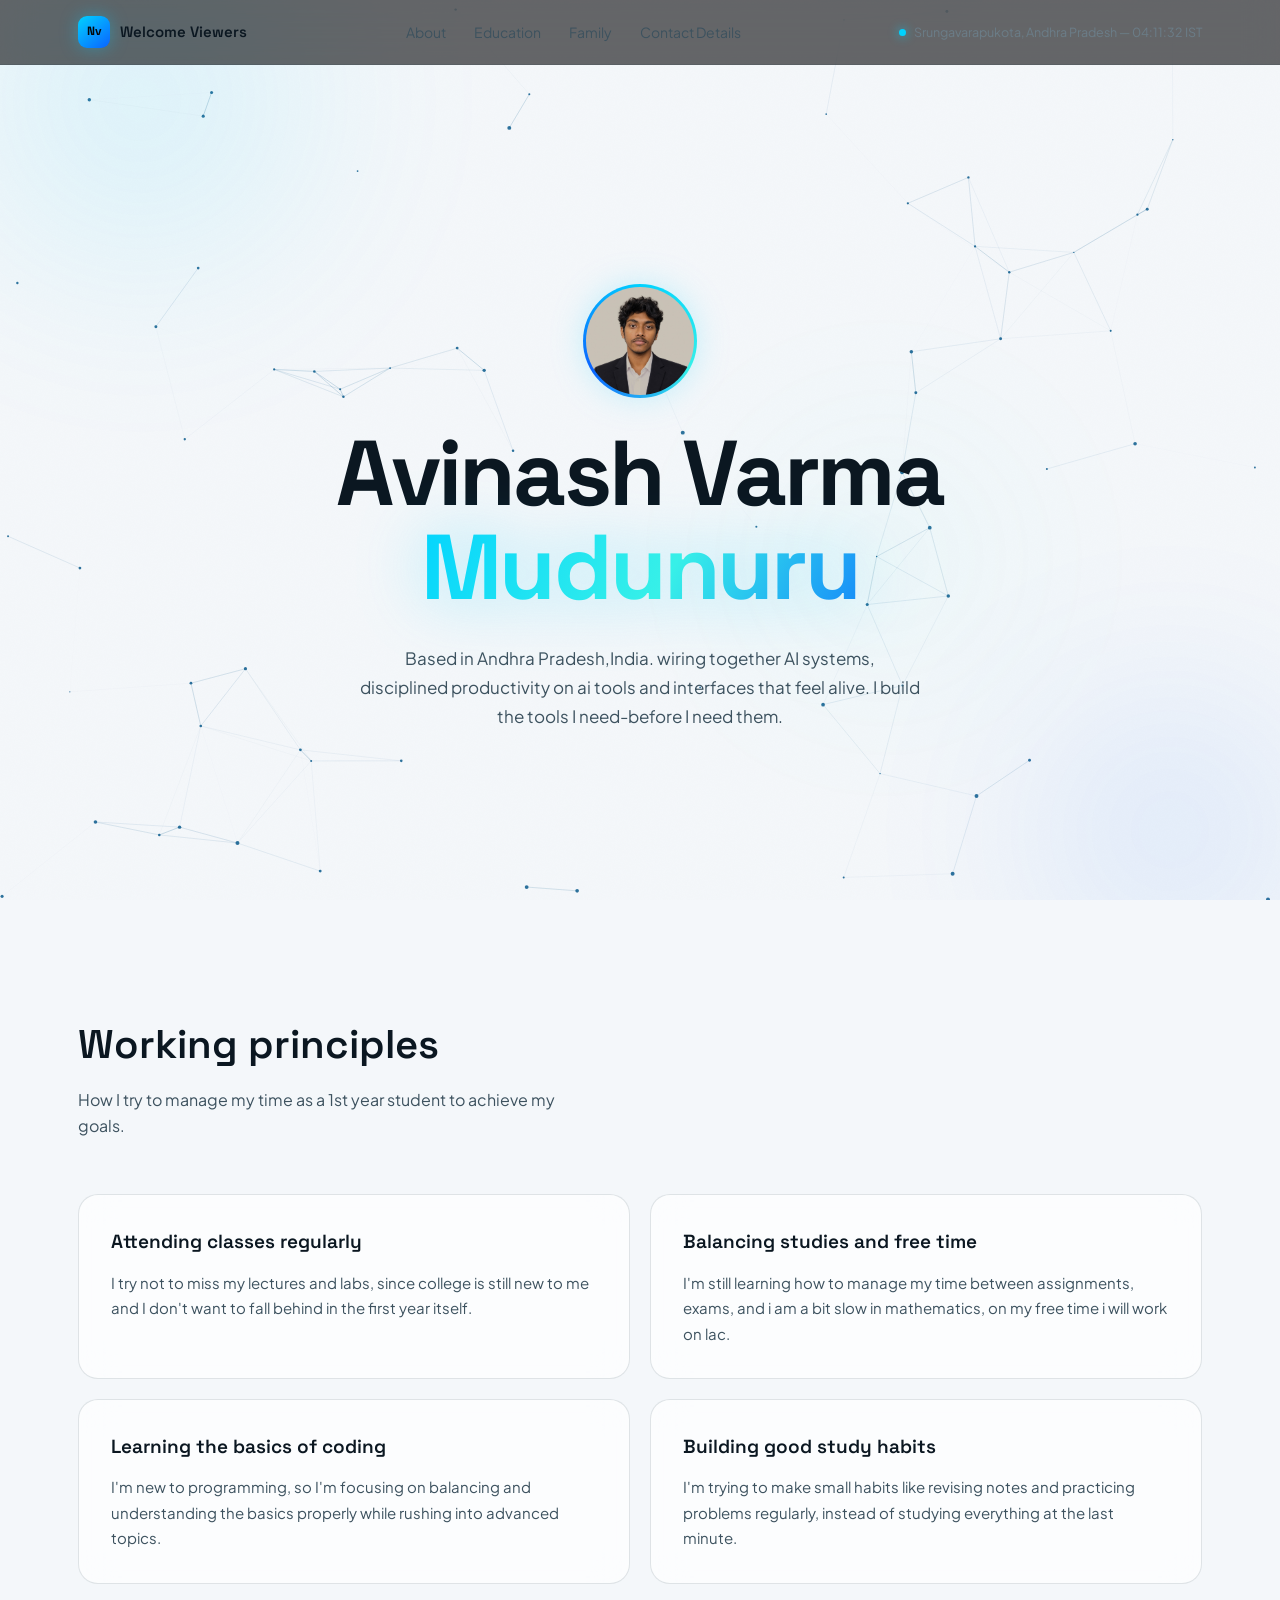
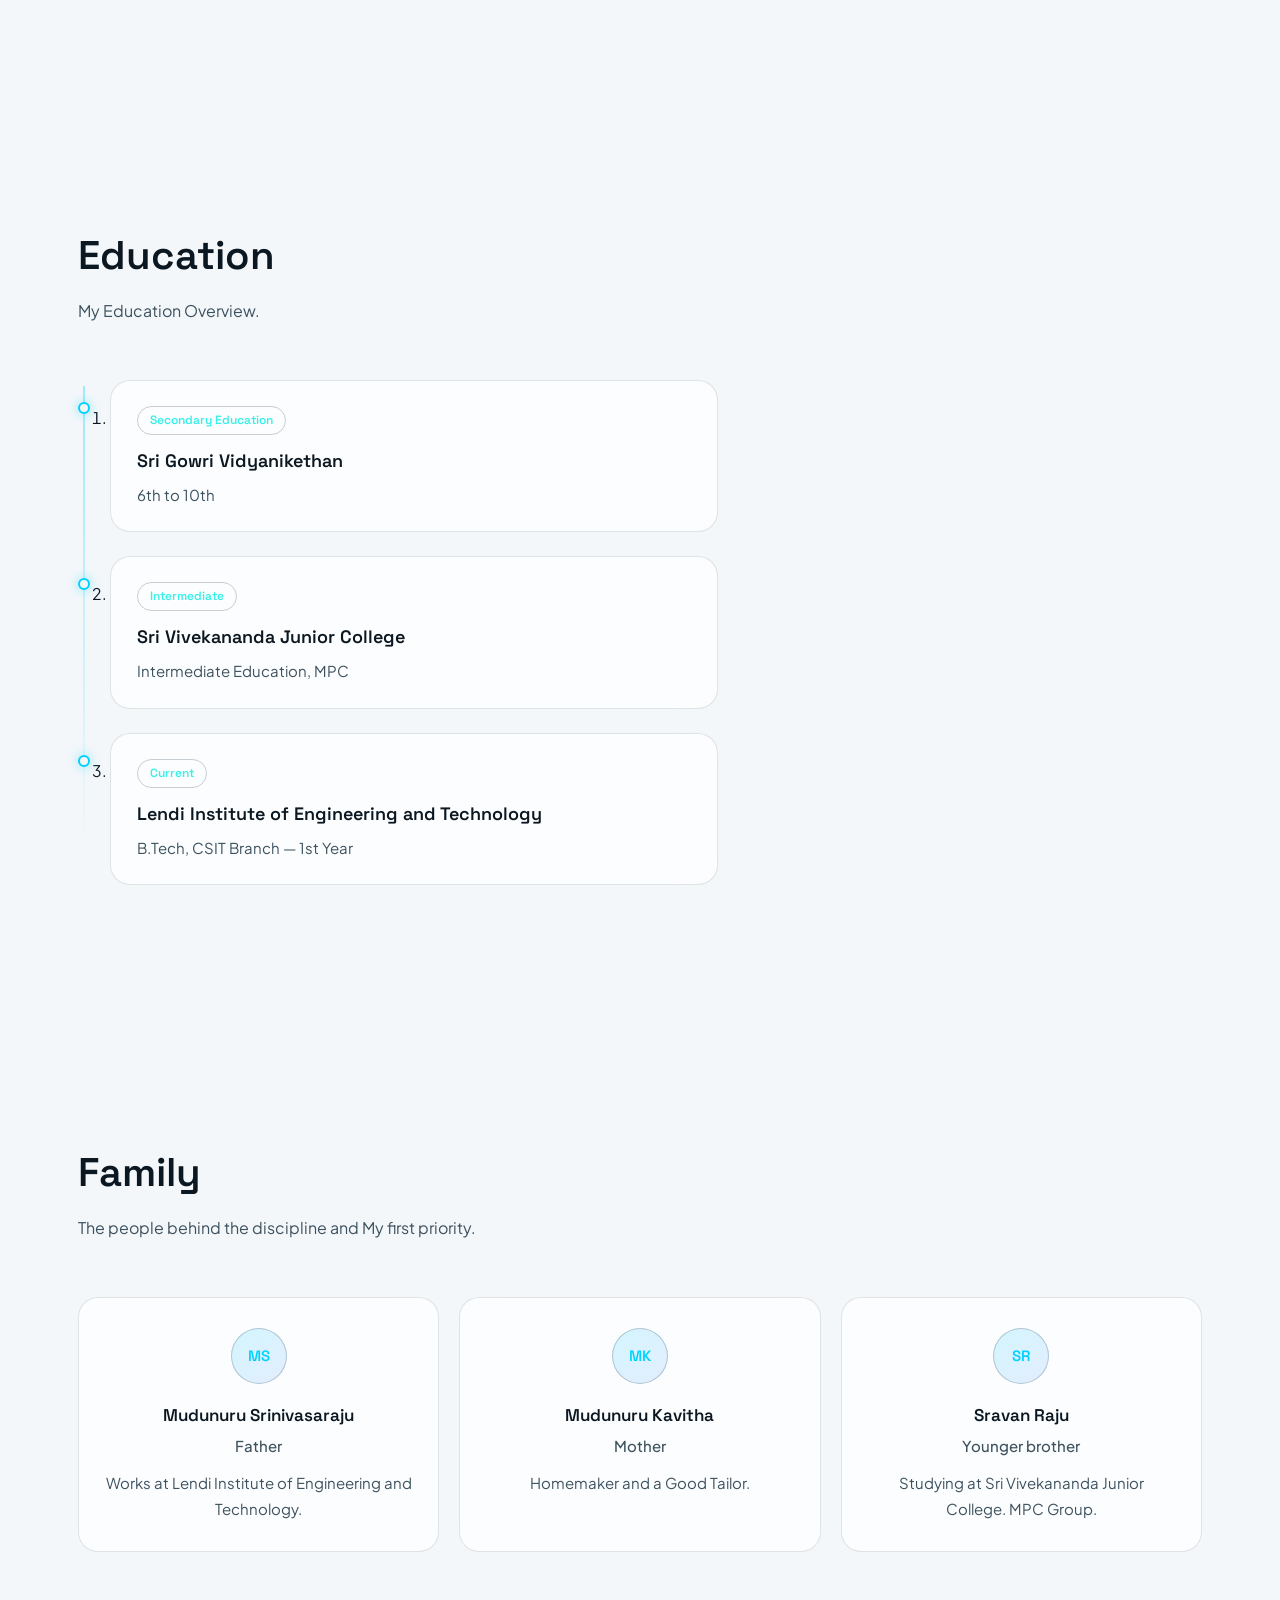
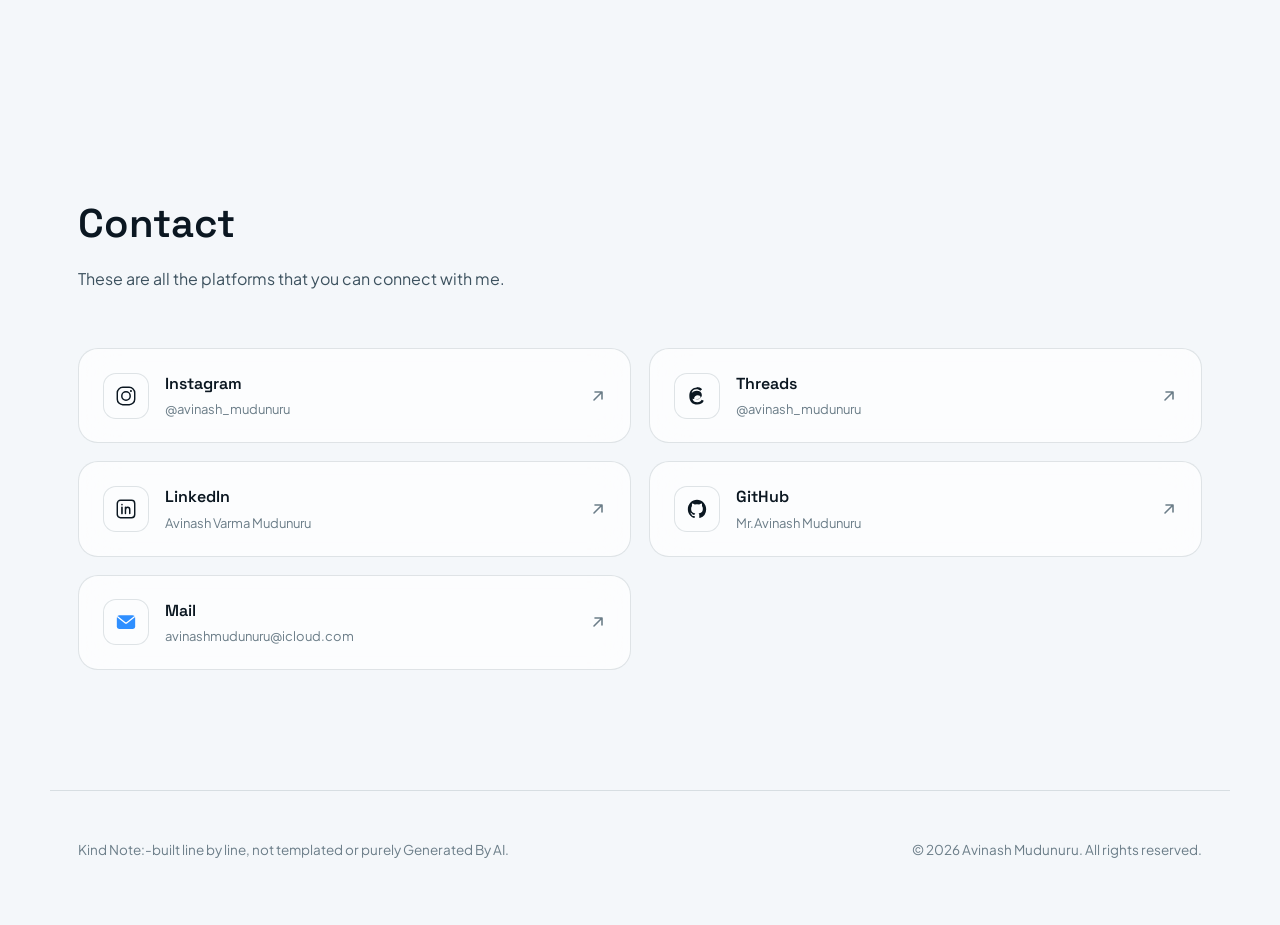
==== commit a337f5e4: "Change @type from family roles to 'person'" ====
--- a/index.html
+++ b/index.html
@@ -25,16 +25,16 @@
     "birthDate": "2008-11-22",
     "parents": [
       {
-        "@type": "father",
+        "@type": "person",
         "name": "Srinivasaraju Mudunuru"
       },
       {
-        "@type": "mother",
+        "@type": "person",
         "name": "Mudunuru Kavitha"
       }
     ],
     "sibling": {
-      "@type": "younger brother",
+      "@type": "person",
       "name": "Sravan Raju"
     },
     "url": "https://avinashmudunuru.github.io/Avinashmudunuru/",
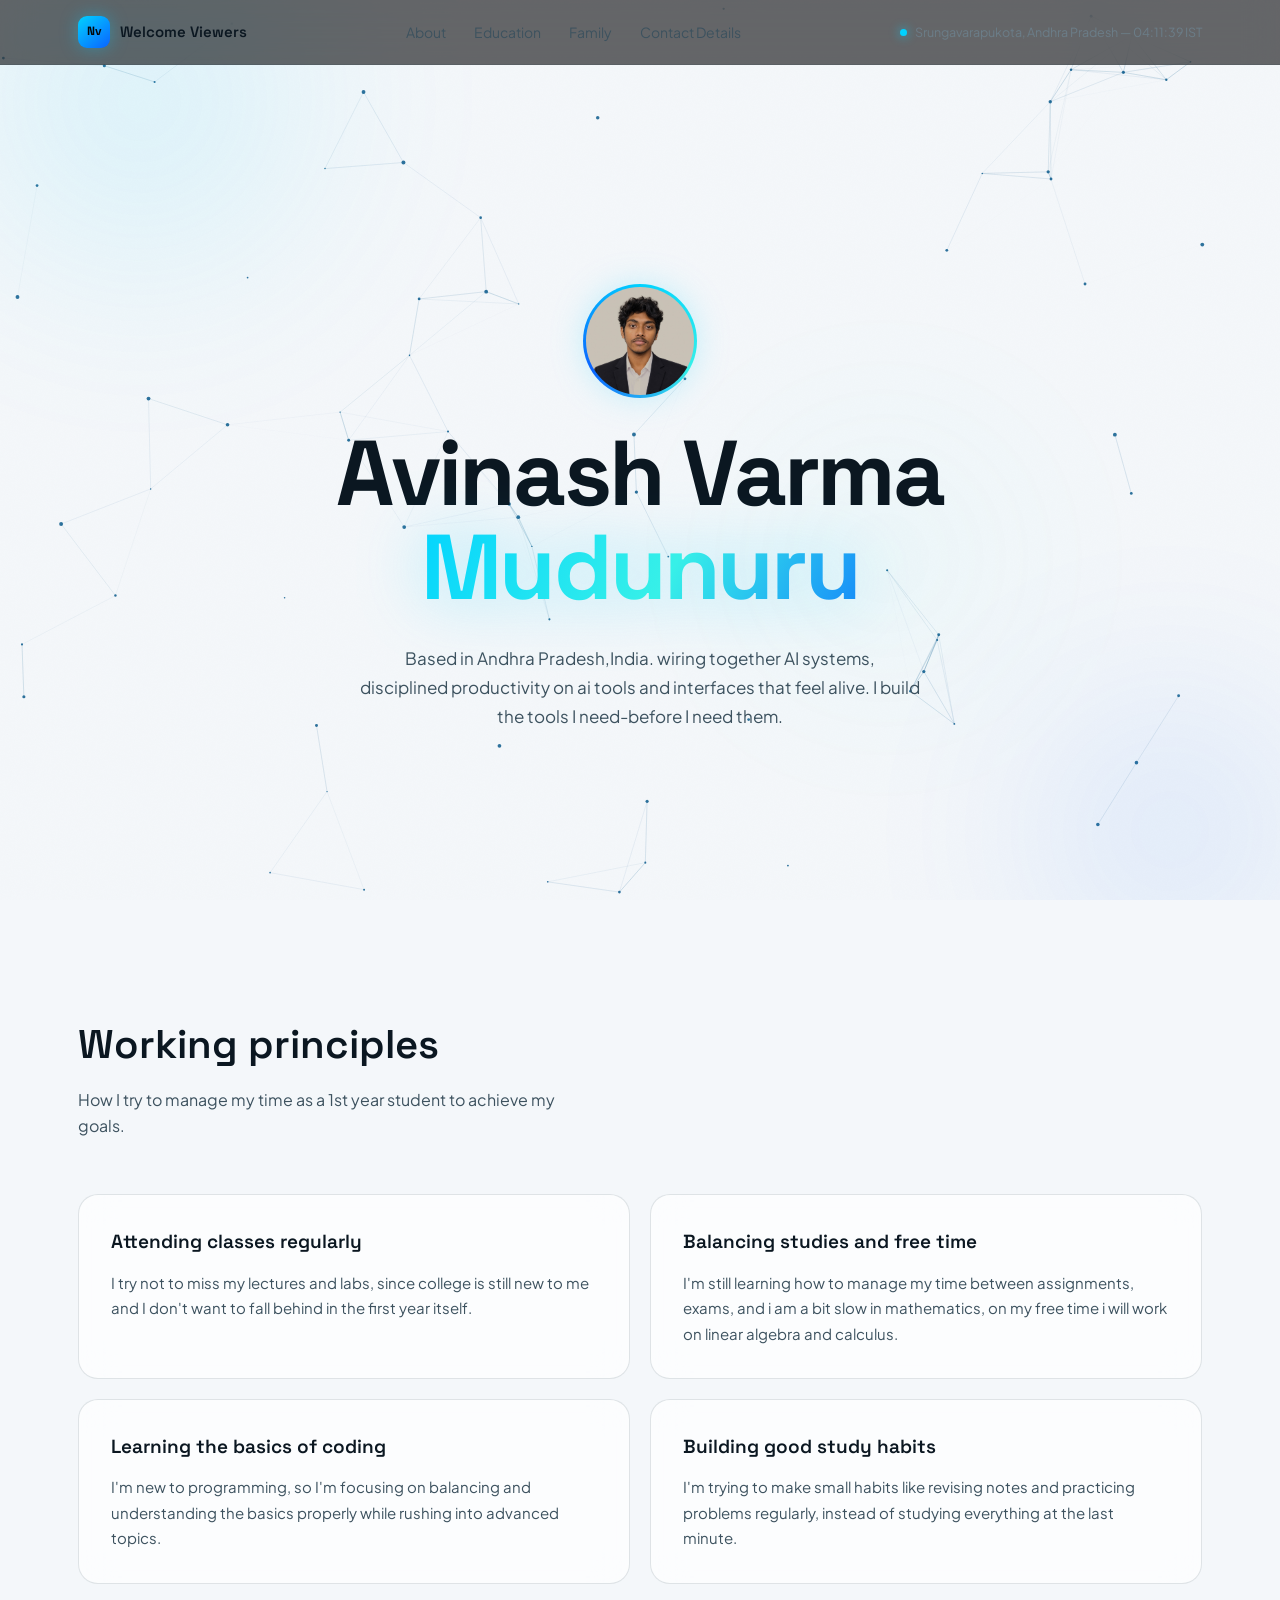
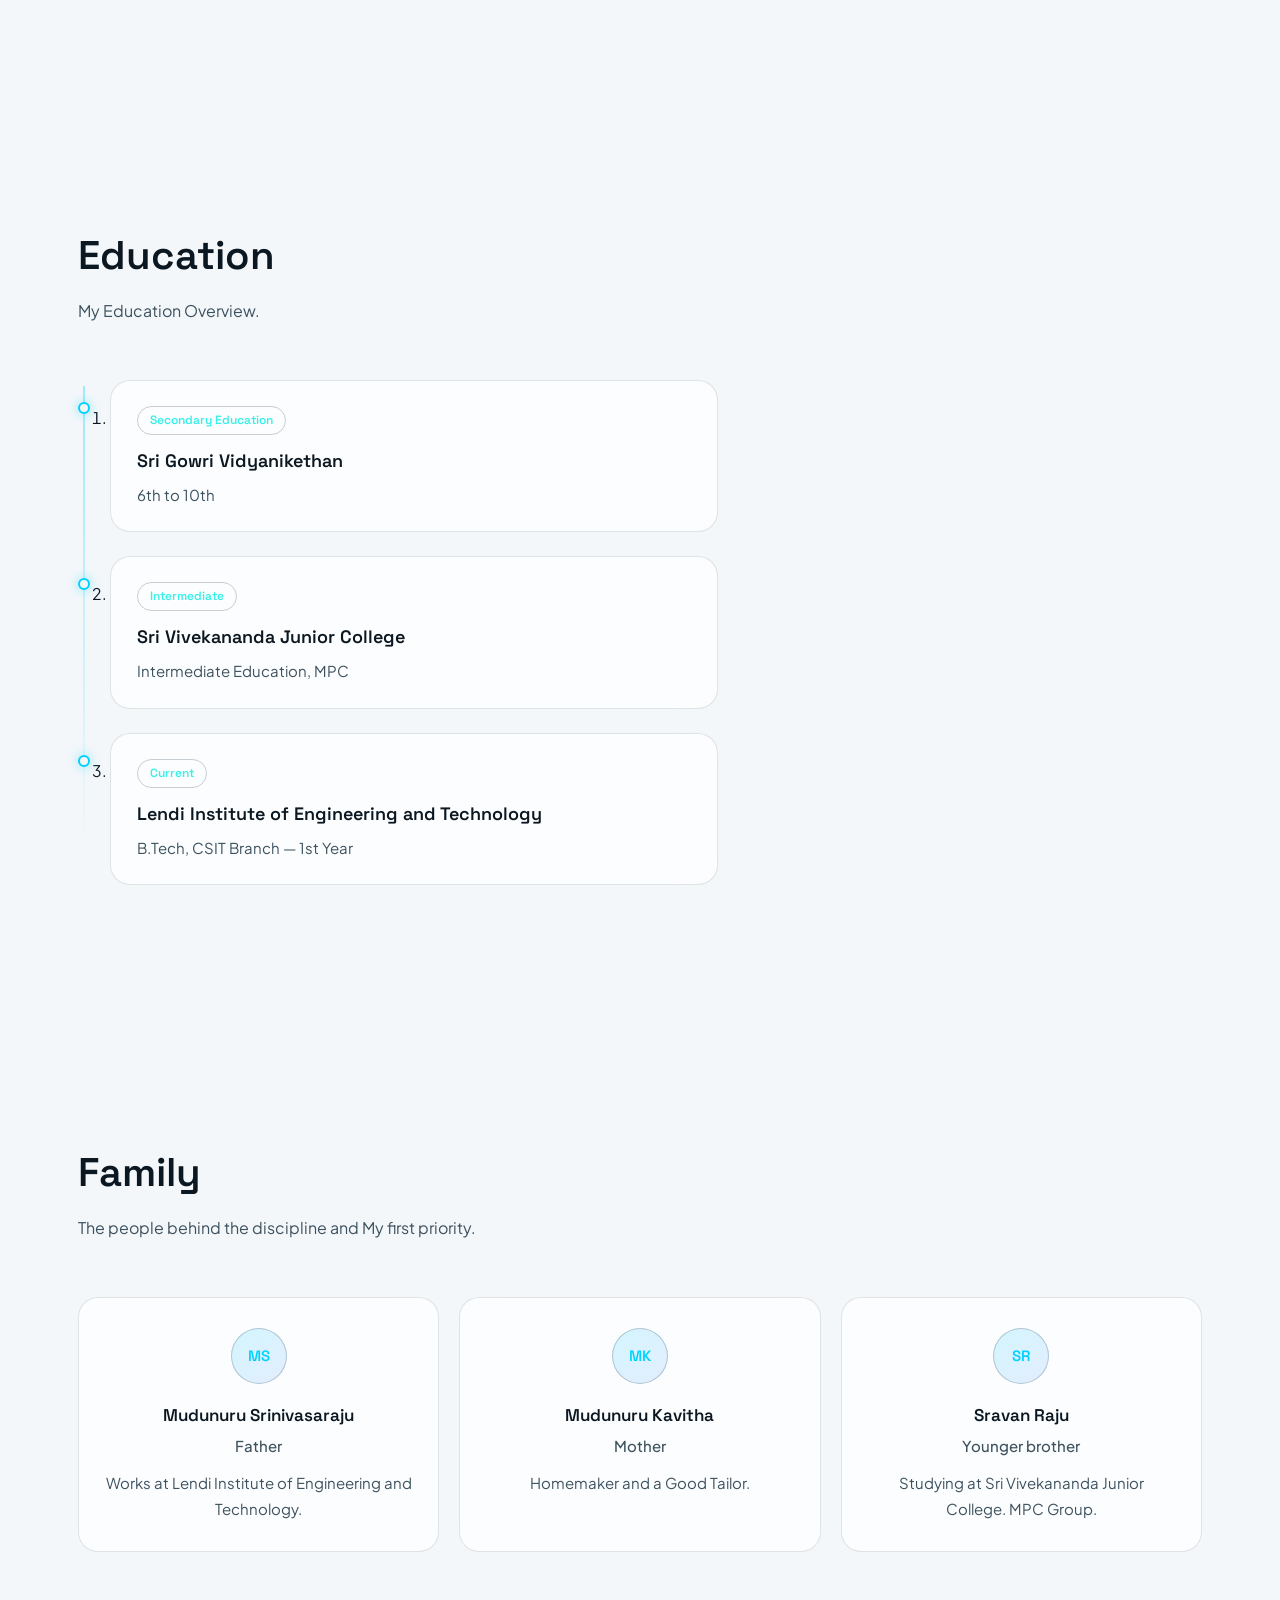
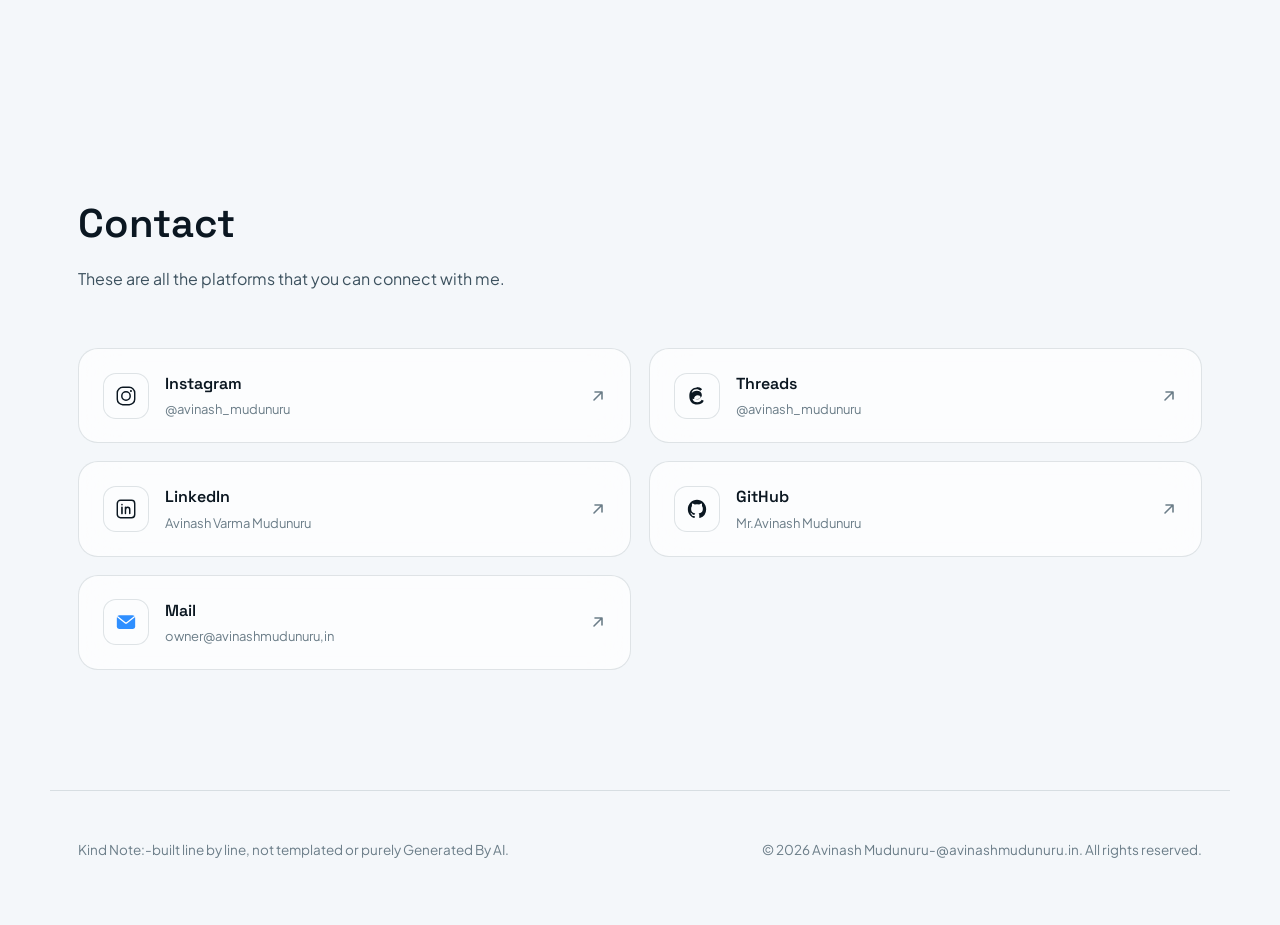
==== commit 7c46f8d2: "Revise title, meta tags, and contact information Updated title and description meta tags, corrected " ====
--- a/index.html
+++ b/index.html
@@ -4,14 +4,14 @@
 <meta name="google-site-verification" content="vCPlWeW1GFrba0qGszpjA3xYB4AD_6WwYuhzkrP9IHY" />
 </head>
 <head>
-<title>Avinash Mudunuru | Official Website</title>
+<title>Avinash Mudunuru's Portifolio</title>
 <meta name="description" content="Official website of Avinash Mudunuru, also known as Avinash Varma and Mudunuru Avinash Varma. Explore Avinash's GitHub projects, portfolio, and journey." />
 <meta name="keywords" content="avinash mudunuru, Avinash github, Avinash varma, mudunuru avinash varma" />
 <meta name="google-site-verification" content="vCPlWeW1GFrba0qGszpjA3xYB4AD_6WwYuhzkrP9IHY" />
 </head>
   <head>
-  <title>Avinash Mudunuru | Official Website</title>
-  <meta name="description" content="Official website of Avinash Mudunuru, also known as Avinash Varma and Mudunuru Avinash Varma. Explore Avinash's GitHub projects, portfolio, and journey." />
+  <title>Avinash Mudunuru's Portifolio</title>
+  <meta name="description" content="Official website of Avinash Mudunuru, also known as Avinash Varma and Mudunuru Avinash Varma and Nagendra Varma. Explore Avinash's GitHub projects, portfolio, and journey." />
   <meta name="keywords" content="avinash mudunuru, Avinash github, Avinash varma, mudunuru avinash varma" />
   <meta name="google-site-verification" content="vCPlWeW1GFrba0qGszpjA3xYB4AD_6WwYuhzkrP9IHY" />
 
@@ -866,7 +866,7 @@
         <h3>Balancing studies and free time</h3>
         <p>
           I'm still learning how to manage my time between assignments, exams,
-          and i am a bit slow in mathematics, on my free time i will work on lac.
+          and i am a bit slow in mathematics, on my free time i will work on linear algebra and calculus.
         </p>
       </div>
 
@@ -1045,7 +1045,7 @@
         </span>
         <span class="connLabel">
           <span class="connName">Mail</span>
-          <span class="connHandle">avinashmudunuru@icloud.com</span>
+          <span class="connHandle">owner@avinashmudunuru,in</span>
         </span>
         <span class="connArrow">
           <svg width="16" height="16" viewBox="0 0 16 16" fill="none"><path d="M4 12L12 4M12 4H5M12 4V11" stroke="currentColor" stroke-width="1.6" stroke-linecap="round" stroke-linejoin="round"/></svg>
@@ -1059,7 +1059,7 @@
 
 <footer>
   <p> Kind Note:-built line by line, not templated or purely Generated By AI.</p>
-  <p>&copy; <span id="yearNow"></span> Avinash Mudunuru. All rights reserved.</p>
+  <p>&copy; <span id="yearNow"></span> Avinash Mudunuru-@avinashmudunuru.in. All rights reserved.</p>
 </footer>
 
 <script>
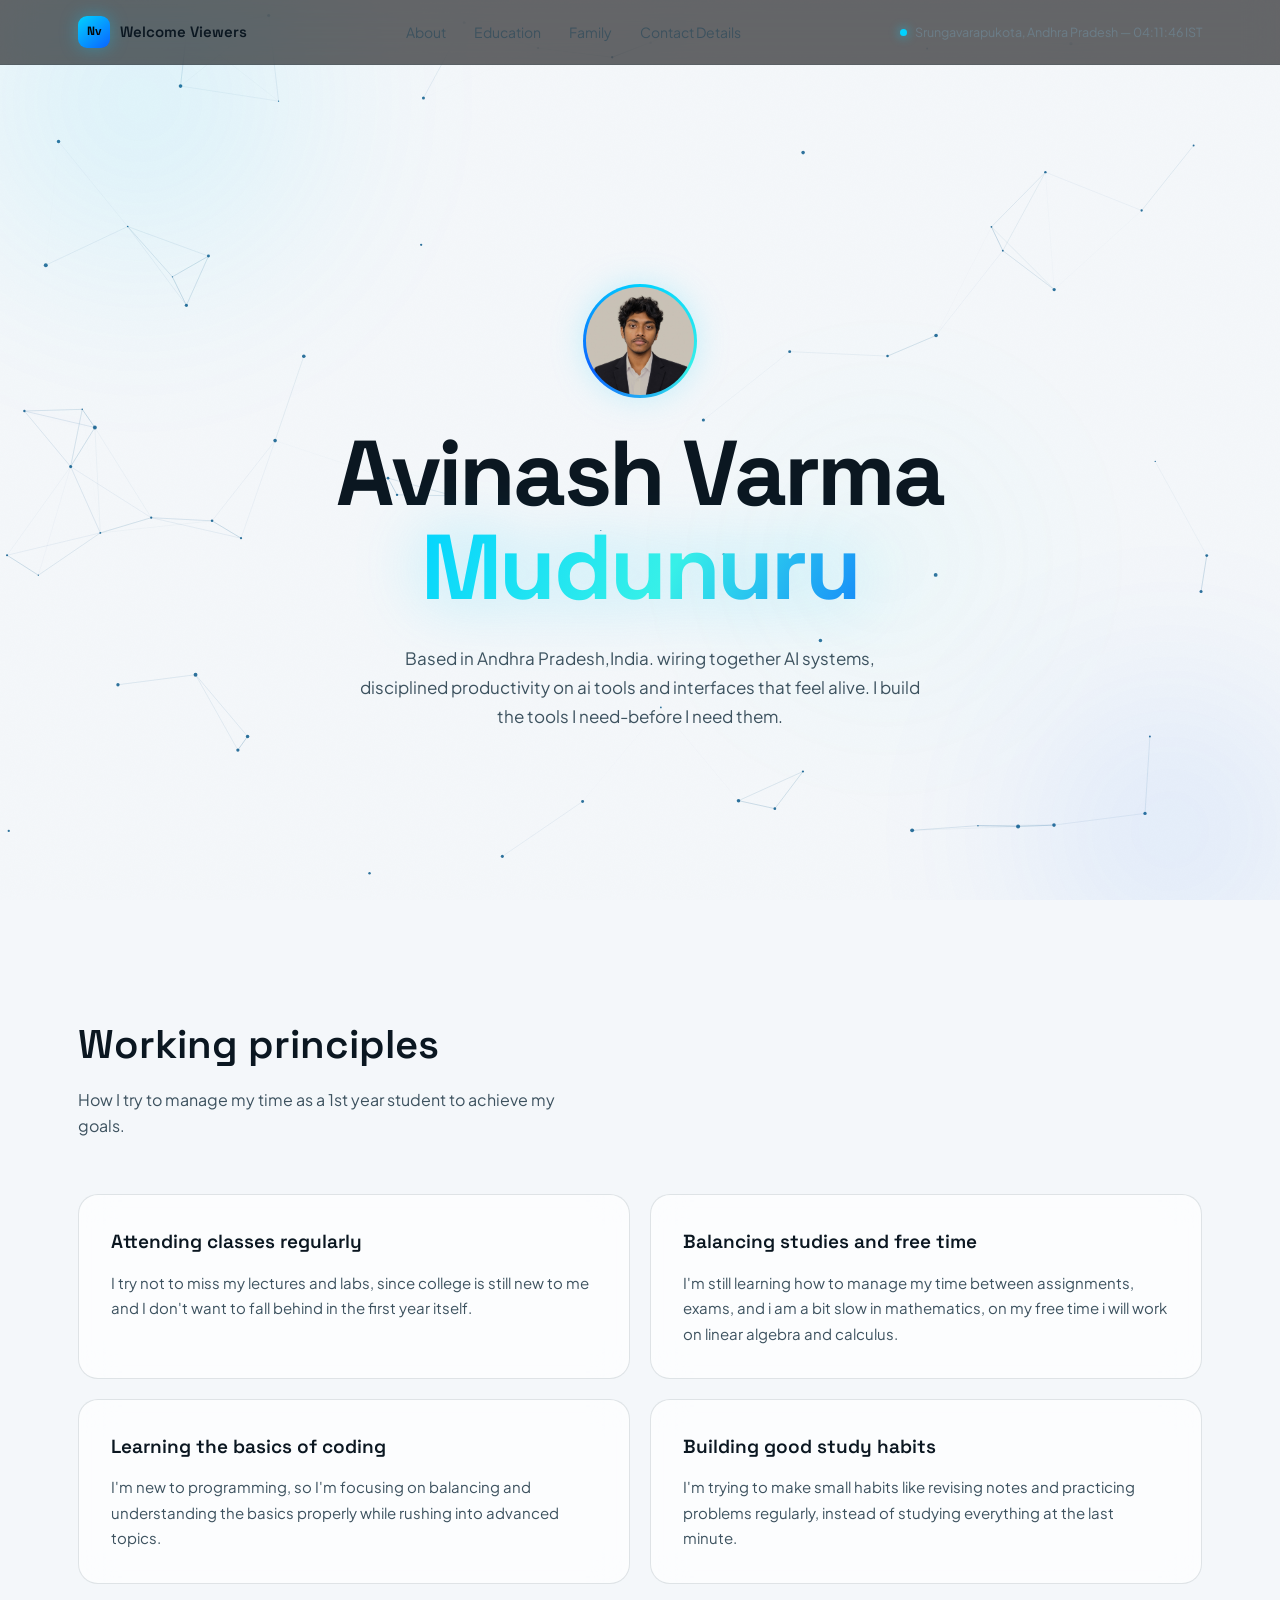
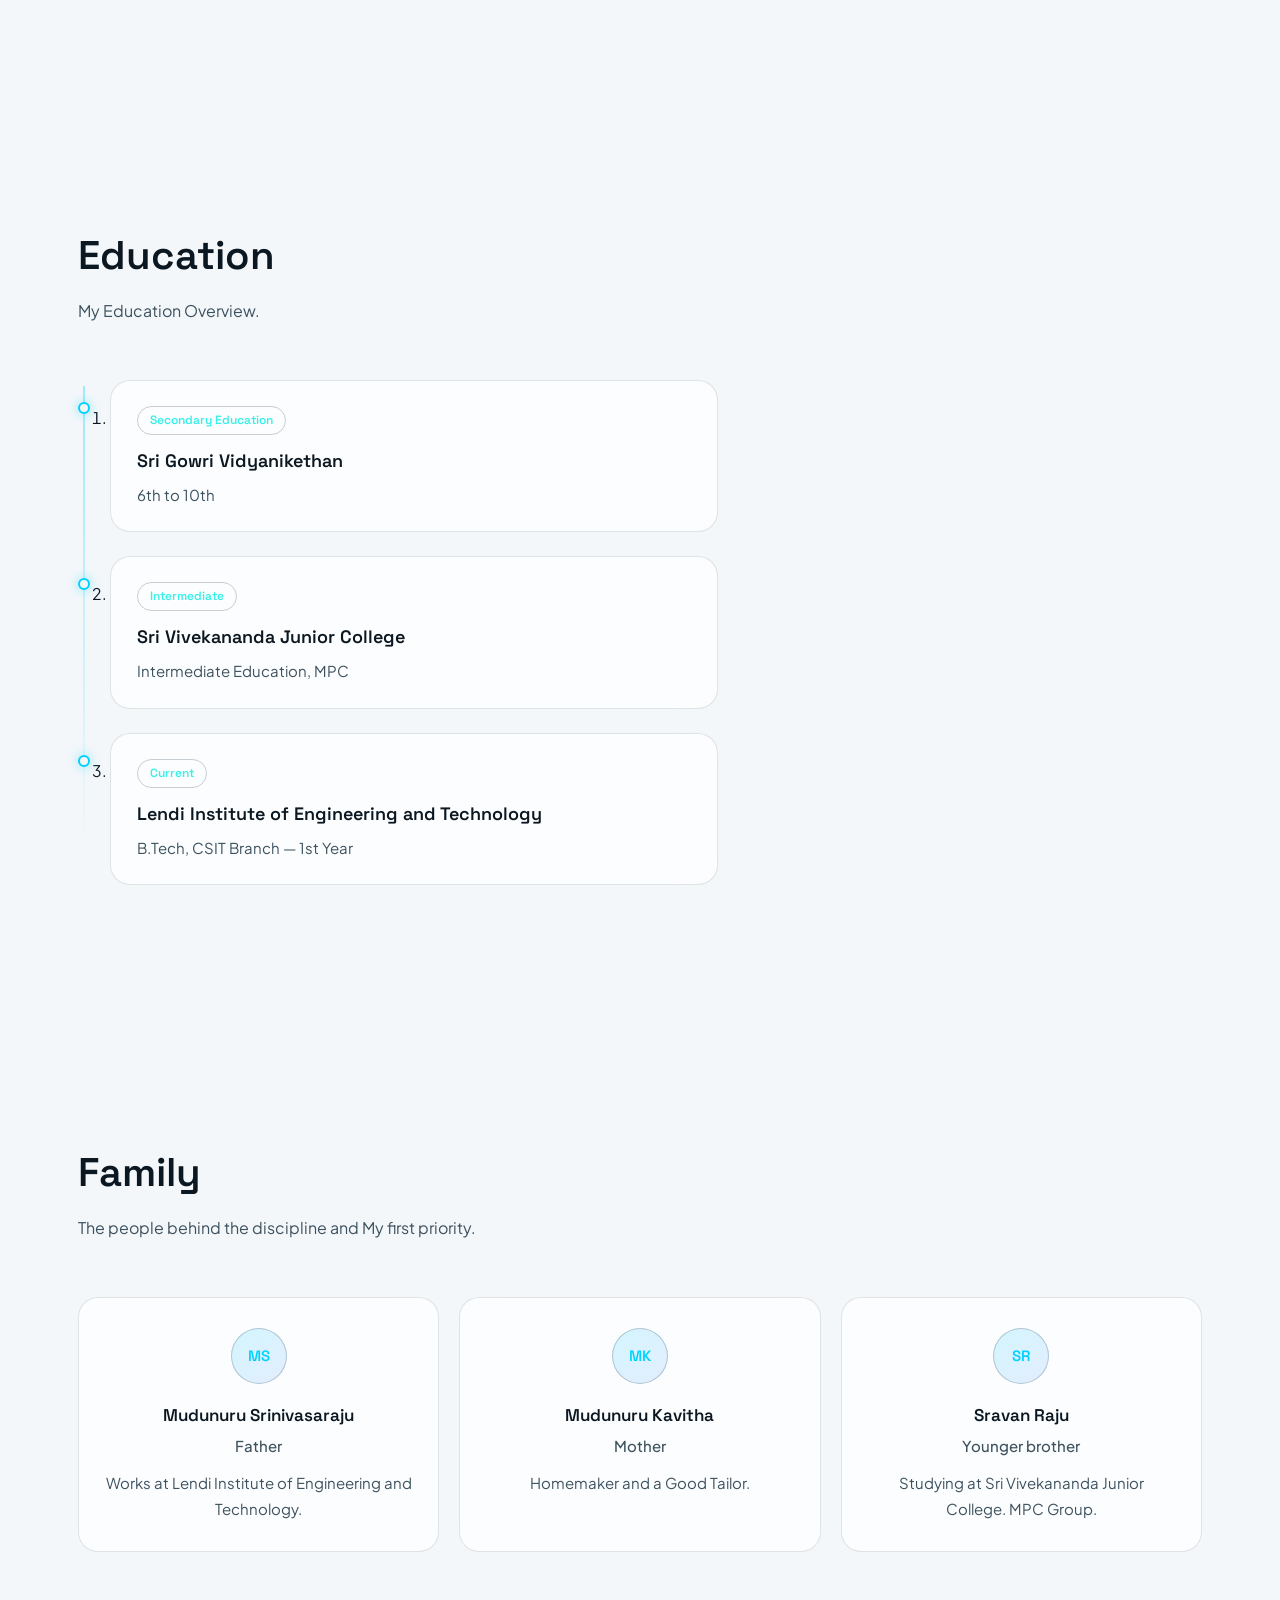
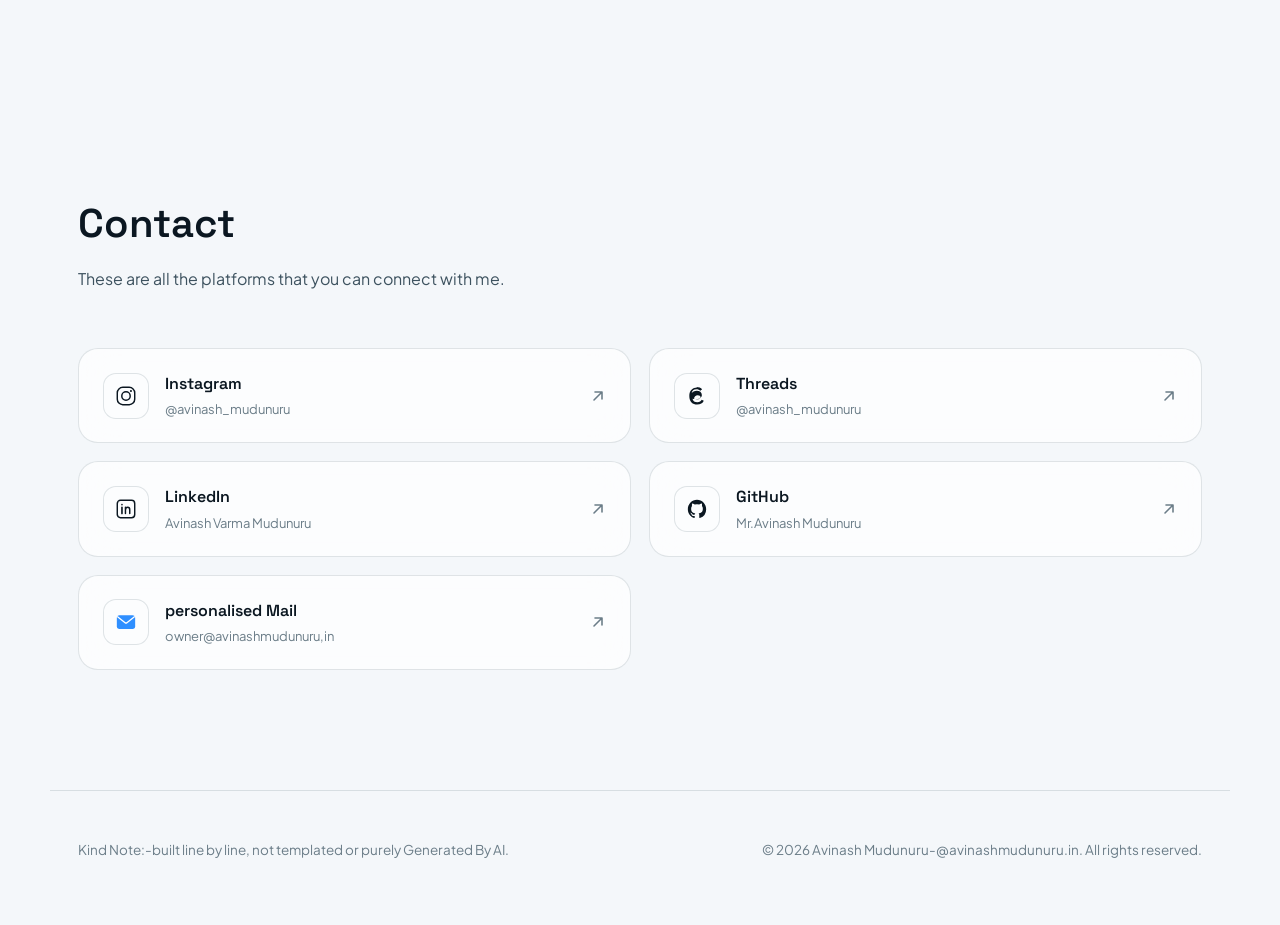
==== commit d72a66a3: "Change email and label in contact section Updated email address and connection label in the contact " ====
--- a/index.html
+++ b/index.html
@@ -1036,7 +1036,7 @@
         </span>
       </a>
 
-      <a class="connectBtn mlBtn" href="mailto:avinashmudunuru@icloud.com" target="_blank" rel="noopener noreferrer">
+      <a class="connectBtn mlBtn" href="mailto:owner@avinashmudunuru.in" target="_blank" rel="noopener noreferrer">
         <span class="connIcon">
           <svg viewBox="0 0 24 24" xmlns="http://www.w3.org/2000/svg">
             <rect x="2" y="4.5" width="20" height="15" rx="3" fill="#2f8fff"/>
@@ -1044,7 +1044,7 @@
           </svg>
         </span>
         <span class="connLabel">
-          <span class="connName">Mail</span>
+          <span class="connName">personalised Mail</span>
           <span class="connHandle">owner@avinashmudunuru,in</span>
         </span>
         <span class="connArrow">
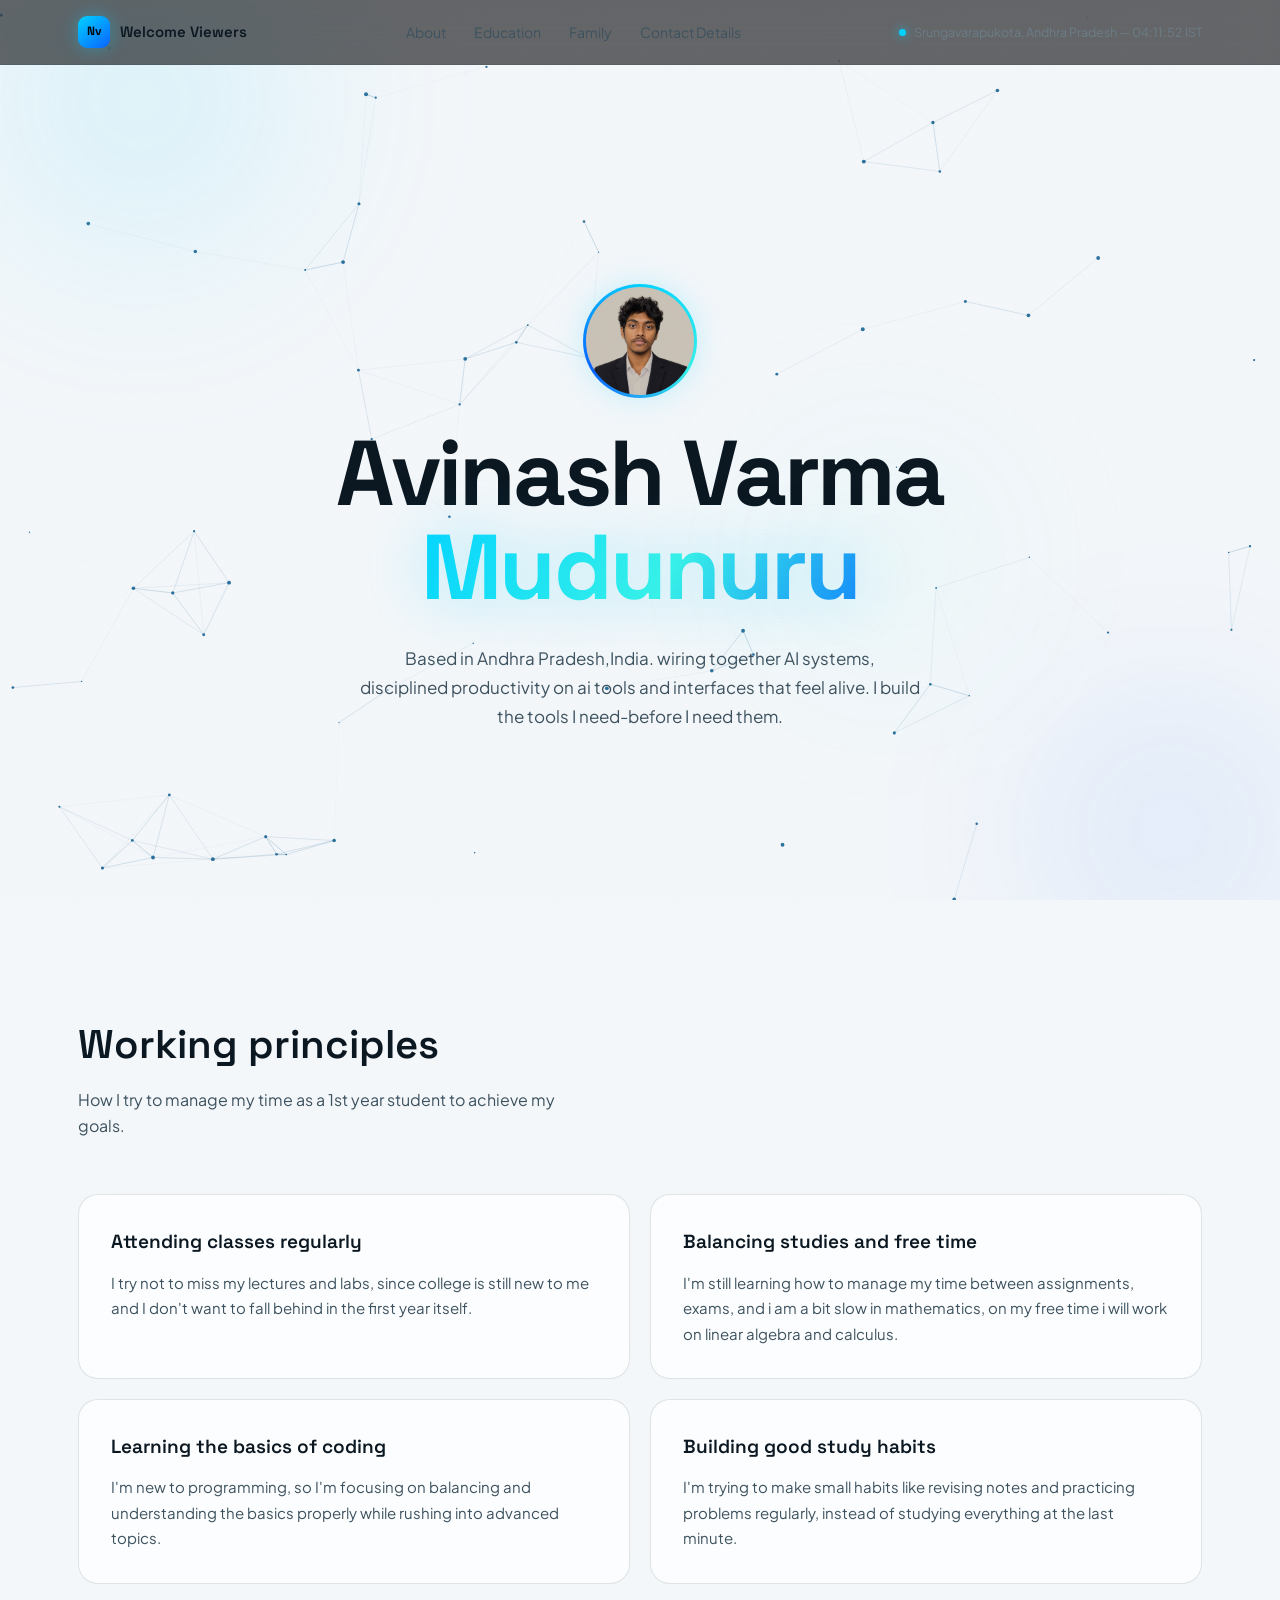
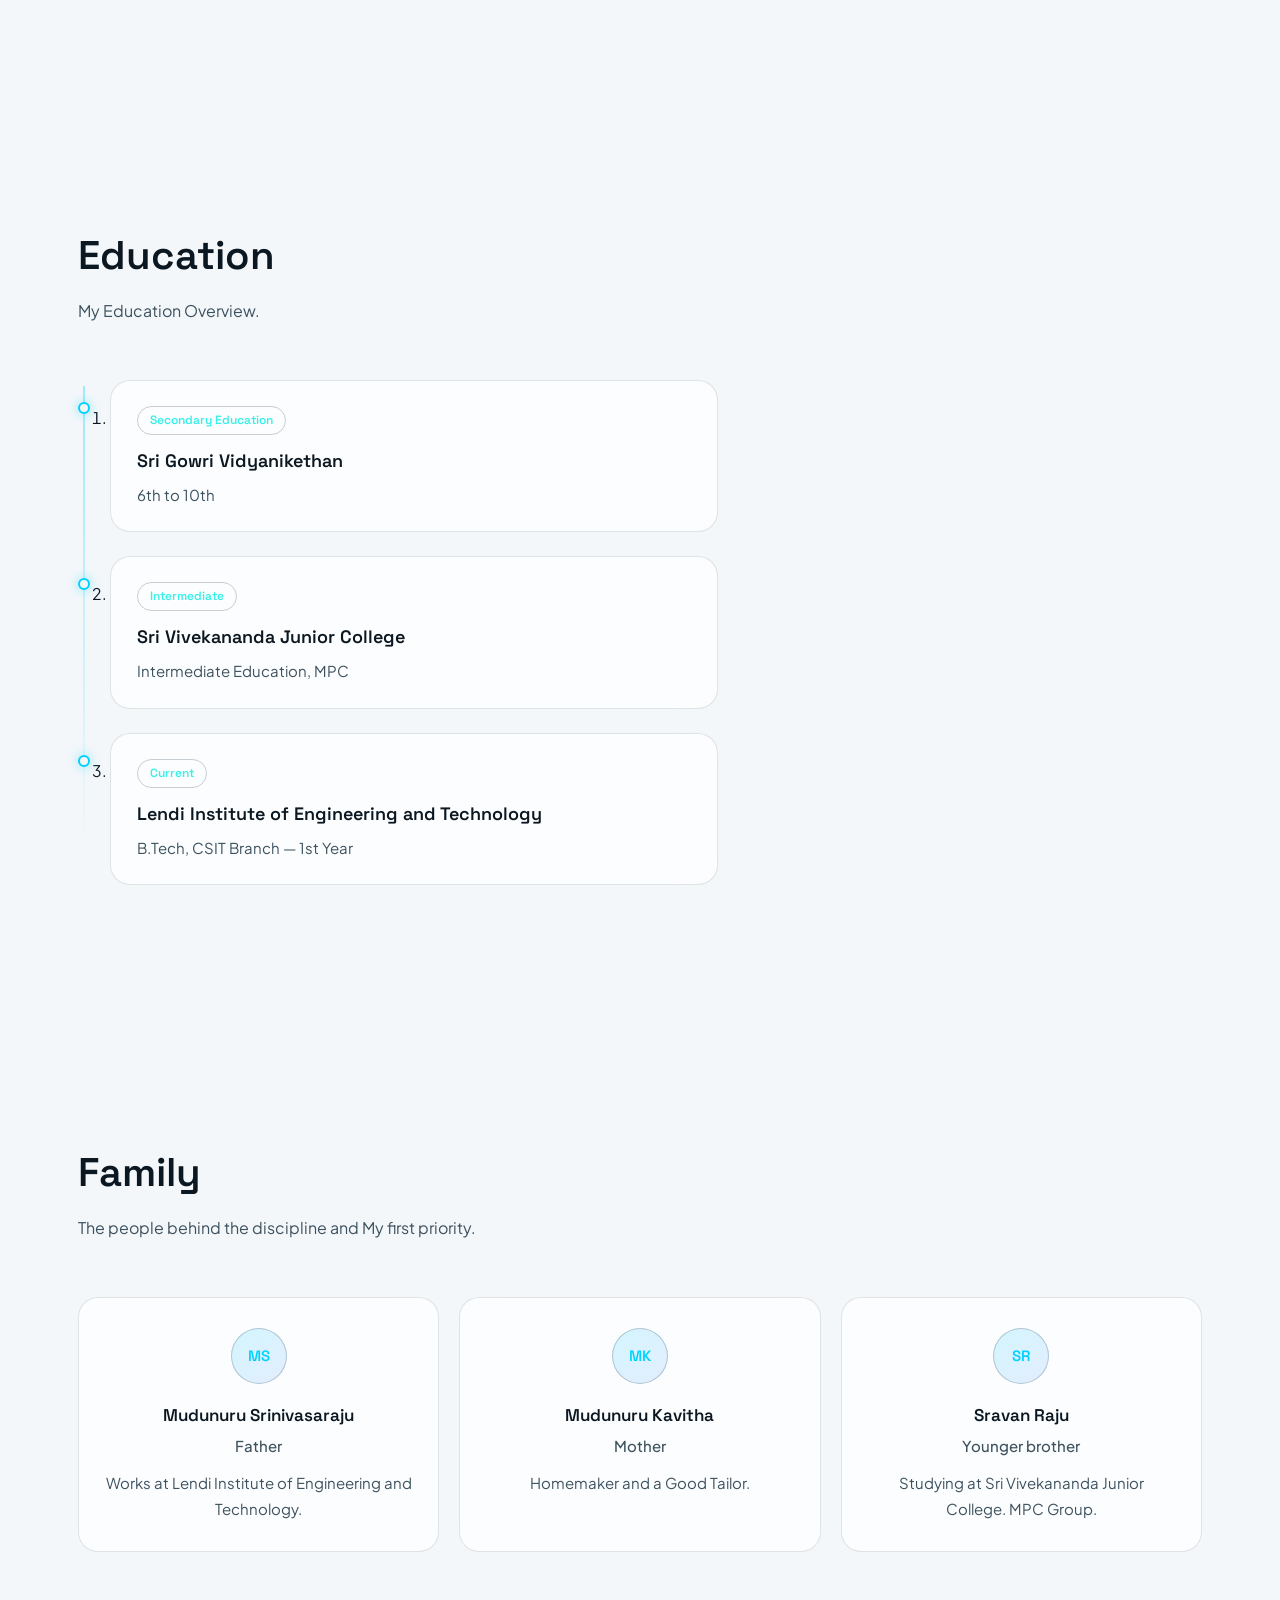
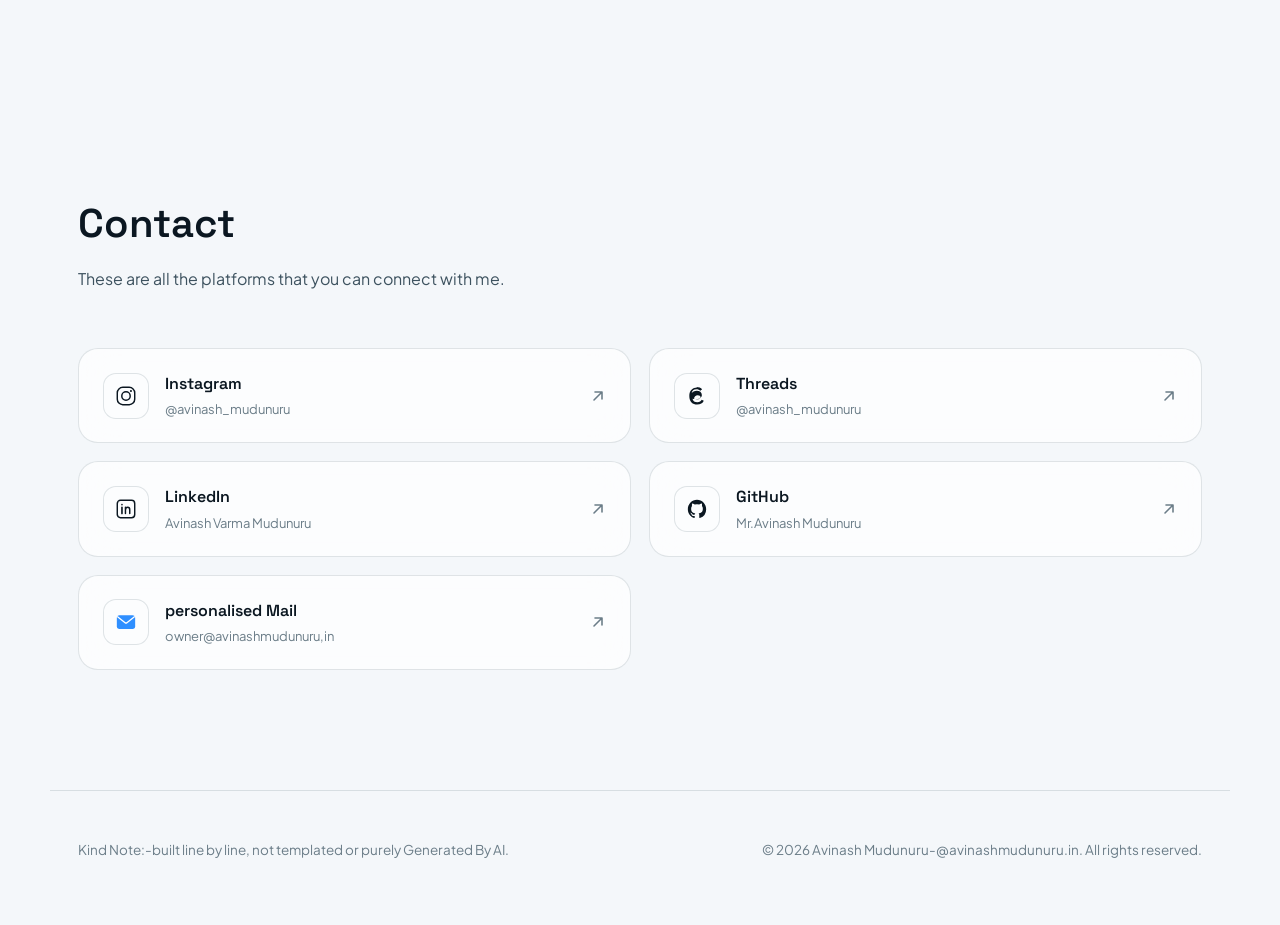
==== commit 0a32f519: "Enhance keywords meta tag for SEO Updated keywords meta tag with additional keywords for better SEO." ====
--- a/index.html
+++ b/index.html
@@ -6,7 +6,8 @@
 <head>
 <title>Avinash Mudunuru's Portifolio</title>
 <meta name="description" content="Official website of Avinash Mudunuru, also known as Avinash Varma and Mudunuru Avinash Varma. Explore Avinash's GitHub projects, portfolio, and journey." />
-<meta name="keywords" content="avinash mudunuru, Avinash github, Avinash varma, mudunuru avinash varma" />
+<meta name="keywords" content="avinash mudunuru, Avinash github, Avinash varma, mudunuru avinash varma,mudunuru avinash varma, avinash mudunuru, avinash varma, mudunuru avinash, avinash github, avinash portfolio, avinash personal website, avinash varma lendi institute, avinash varma computer science, avinash varma IT student, avinash varma engineering, avinash varma web developer, avinash varma coder, avinash varma programmer, avinash varma projects, avinash varma github pages, avinash varma website, avinash varma animations, avinash varma glowing UI, avinash varma fade-in effects, avinash varma css animations, avinash varma javascript, avinash varma html css js, avinash varma frontend design, avinash varma modern UI, avinash varma faceless youtube, avinash varma viral content, avinash varma content creator, avinash varma tech enthusiast, avinash varma troubleshooting, avinash varma hp drivers, avinash varma samsung j2 unlock, avinash varma device recovery, avinash varma certificates editing, avinash varma document clarity, avinash varma lovable ai, avinash varma github repository, avinash varma seo optimization, avinash varma sitemap xml, avinash varma robots txt, avinash varma google search console, avinash varma index request, avinash varma performance report, avinash varma coverage report, avinash varma impressions clicks, avinash varma keywords ranking, avinash varma visibility google, avinash varma search results, avinash varma india, avinash varma visakhapatnam, avinash varma andhra pradesh, avinash varma sri gowri vidyaniketan, avinash varma sri vivekananda junior college, avinash varma lendi institute of engineering, avinash varma btech first year, avinash varma computer science student, avinash varma IT student india, avinash varma engineering student india, avinash varma nagendra varma, nagendra varma, mudunuru nagendra varma, nagendra varma portfolio, nagendra varma github, nagendra varma website, nagendra varma lendi institute, nagendra varma computer science, nagendra varma IT student, nagendra varma engineering, nagendra varma web developer, nagendra varma coder, nagendra varma programmer, nagendra varma projects, nagendra varma github pages, nagendra varma animations, nagendra varma glowing UI, nagendra varma fade-in effects, nagendra varma css animations, nagendra varma javascript, nagendra varma html css js, nagendra varma frontend design, nagendra varma modern UI, nagendra varma faceless youtube, nagendra varma viral content, nagendra varma content creator, nagendra varma tech enthusiast, nagendra varma troubleshooting, nagendra varma hp drivers, nagendra varma samsung j2 unlock, nagendra varma device recovery, nagendra varma certificates editing, nagendra varma document clarity, nagendra varma lovable ai, nagendra varma github repository, nagendra varma seo optimization, nagendra varma sitemap xml, nagendra varma robots txt, nagendra varma google search console, nagendra varma india, nagendra varma visakhapatnam, nagendra varma andhra pradesh, srinivasaraju mudunuru, mudunuru srinivasaraju, srinivasaraju driver lendi institute, srinivasaraju father of avinash, srinivasaraju mudunuru family, mudunuru kavitha, kavitha mudunuru, mudunuru kavitha homemaker, mudunuru kavitha mother of avinash, mudunuru family, mudunuru surname, mudunuru family visakhapatnam, mudunuru family andhra pradesh
+" />
 <meta name="google-site-verification" content="vCPlWeW1GFrba0qGszpjA3xYB4AD_6WwYuhzkrP9IHY" />
 </head>
   <head>
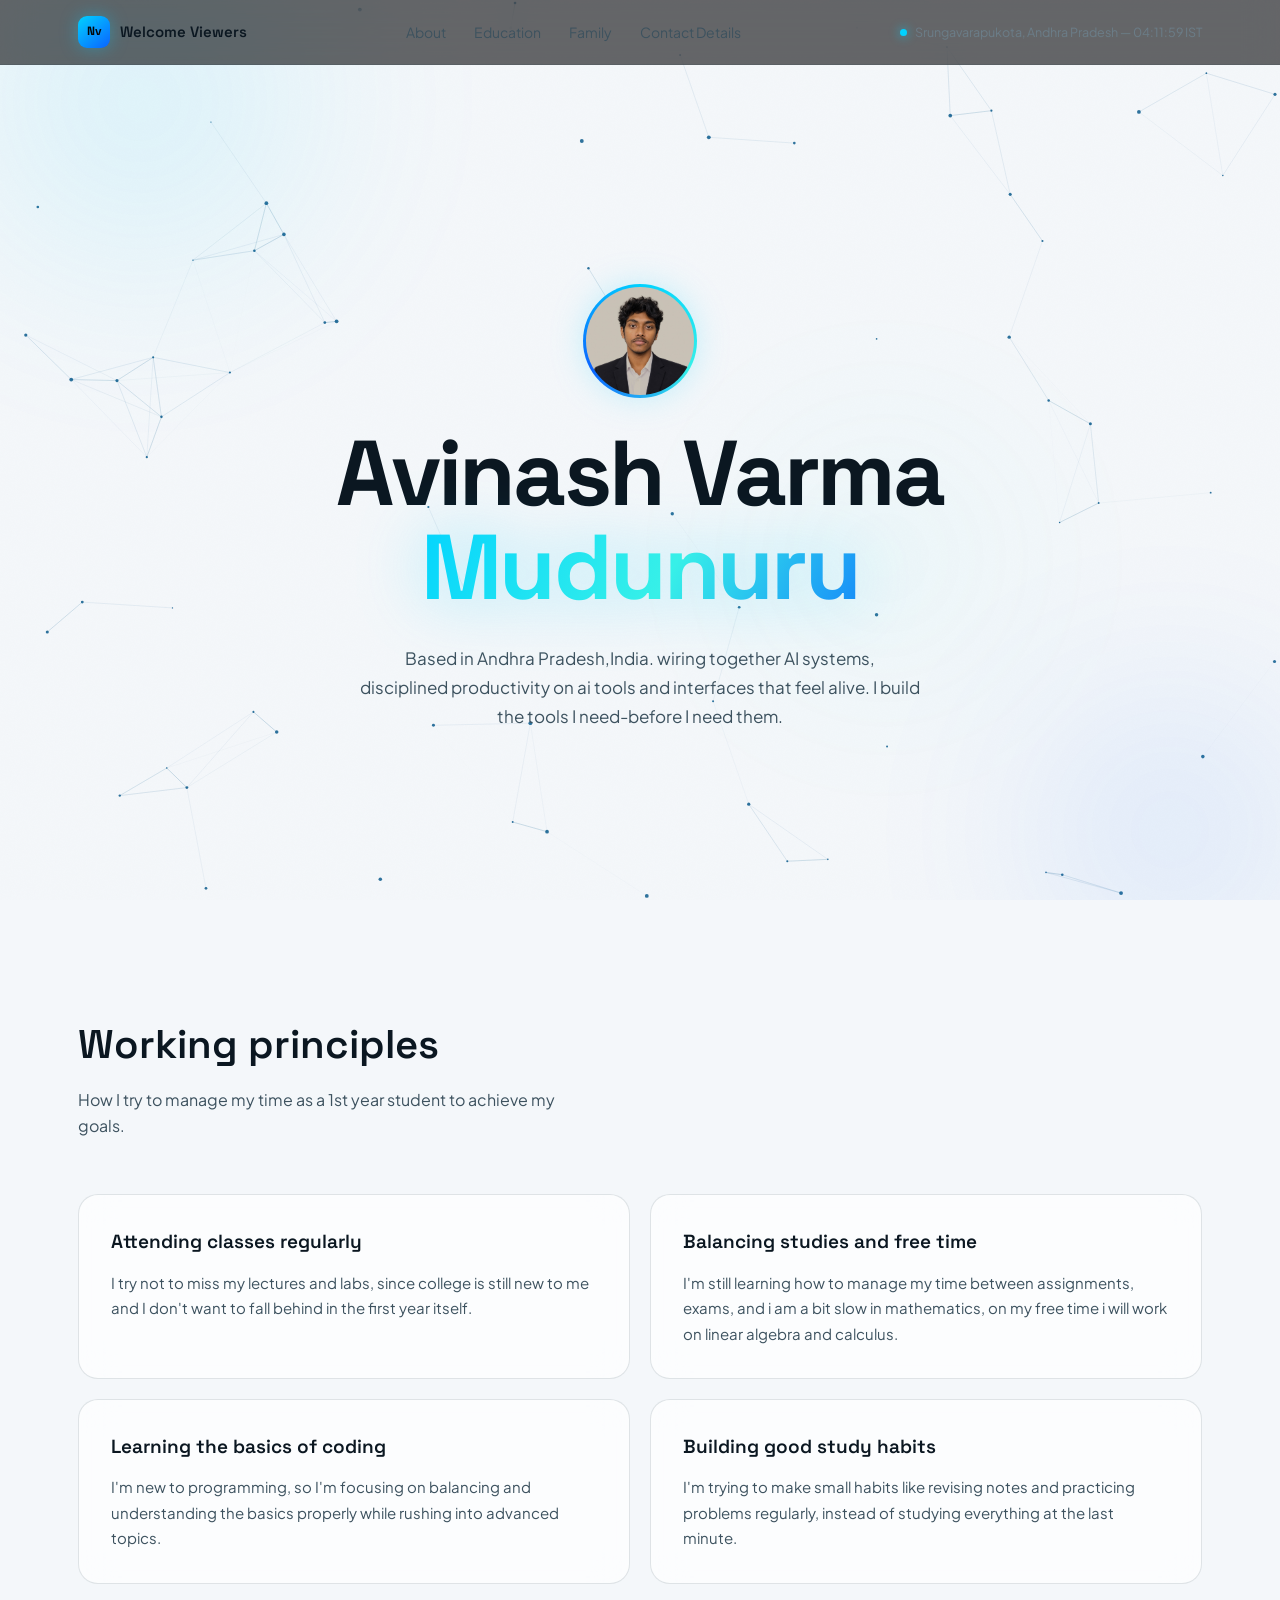
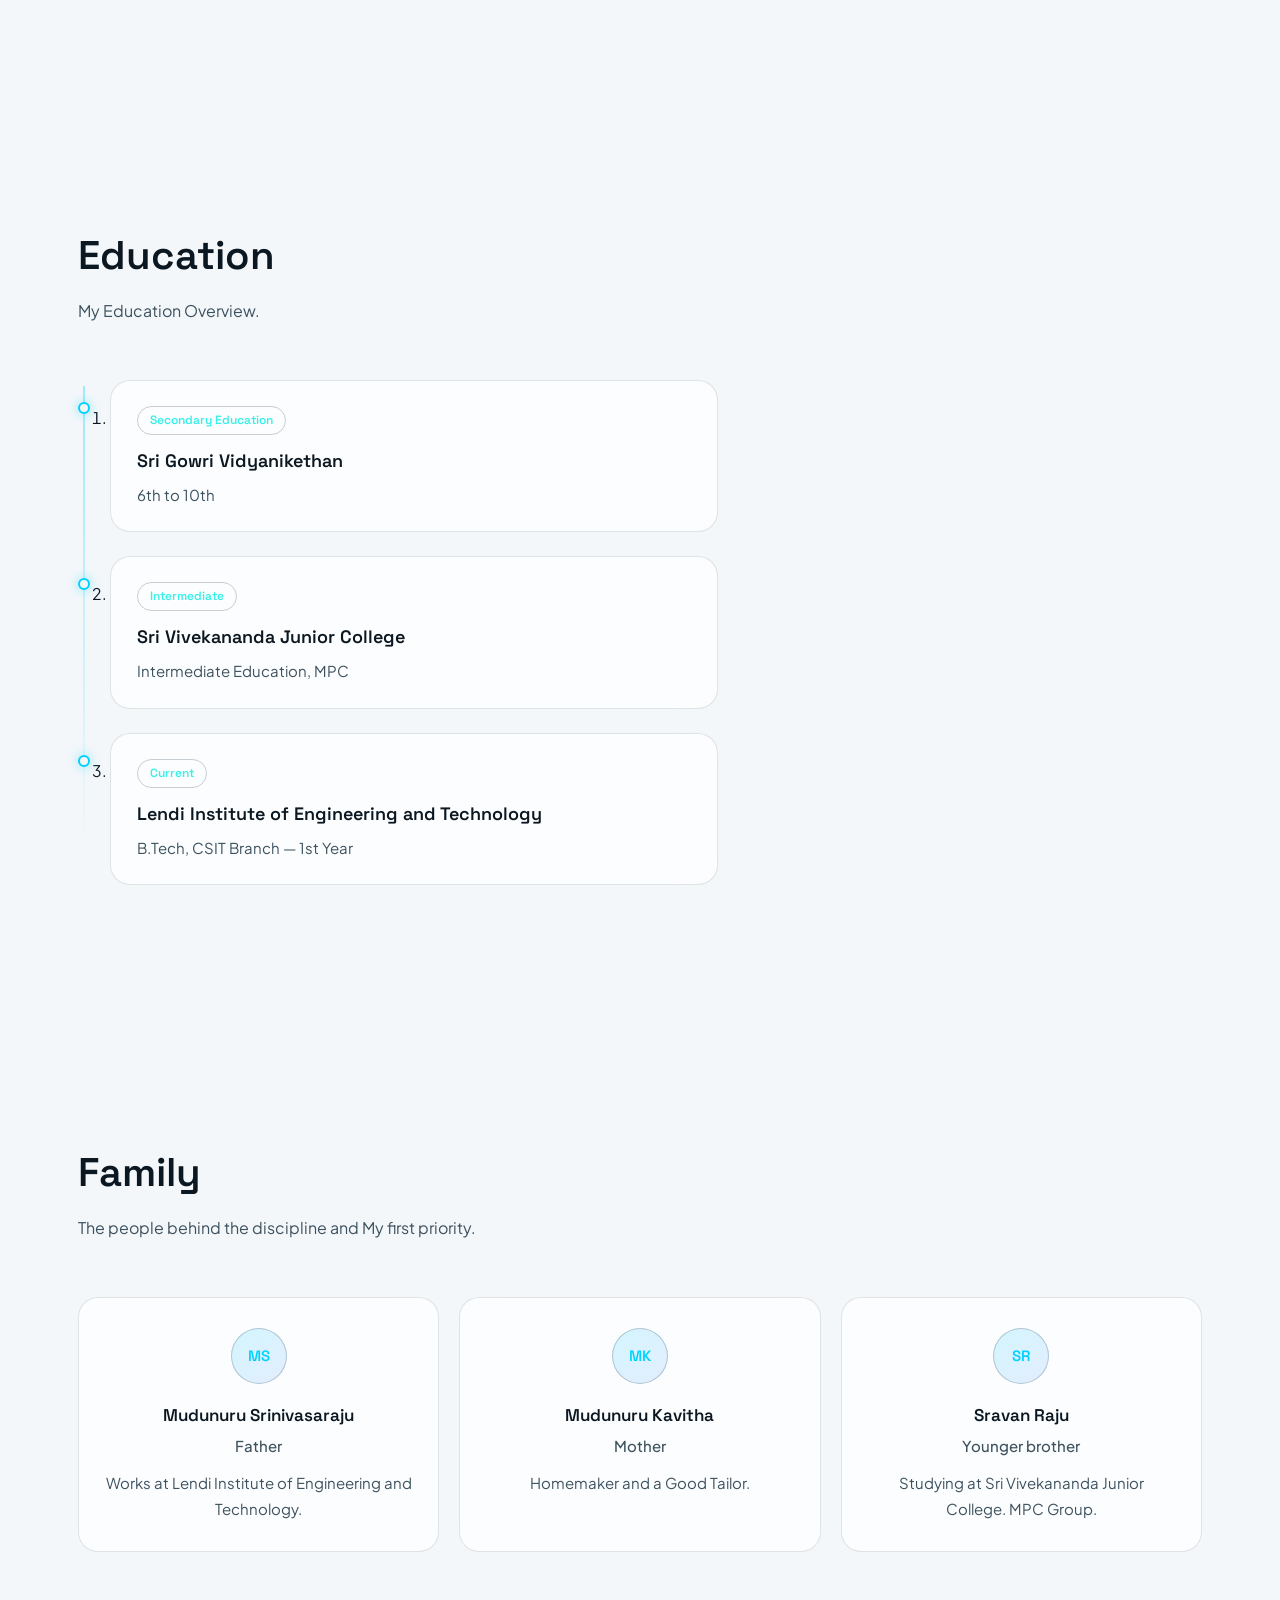
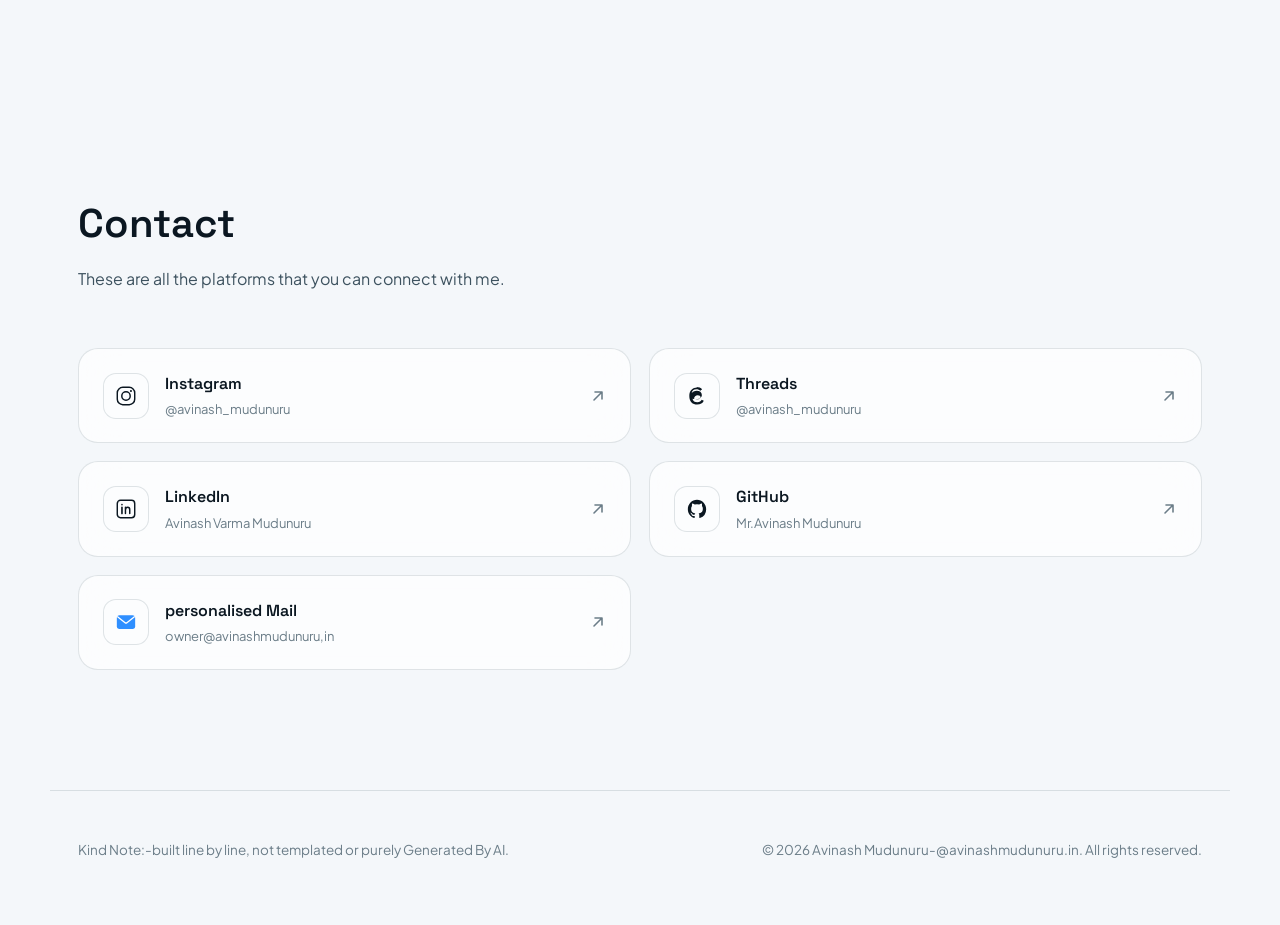
==== commit a8a98fe6: "Update personal URL in index.html" ====
--- a/index.html
+++ b/index.html
@@ -38,9 +38,9 @@
       "@type": "person",
       "name": "Sravan Raju"
     },
-    "url": "https://avinashmudunuru.github.io/Avinashmudunuru/",
+    "url": "https://avinashmudunuru.in",
     "sameAs": [
-      "https://github.com/Avinashmudunuru"
+      "https://avinashmudunuru.in"
     ],
     "description": "Computer Science & IT student passionate about web development, coding, and modern UI design,  currently studying at lendi institute of engineering and technology and completed secondary education sri gowri vidyaniketan English medium high school and completed intermediate education at Siri vivekananda junior college with MPC group."
   }
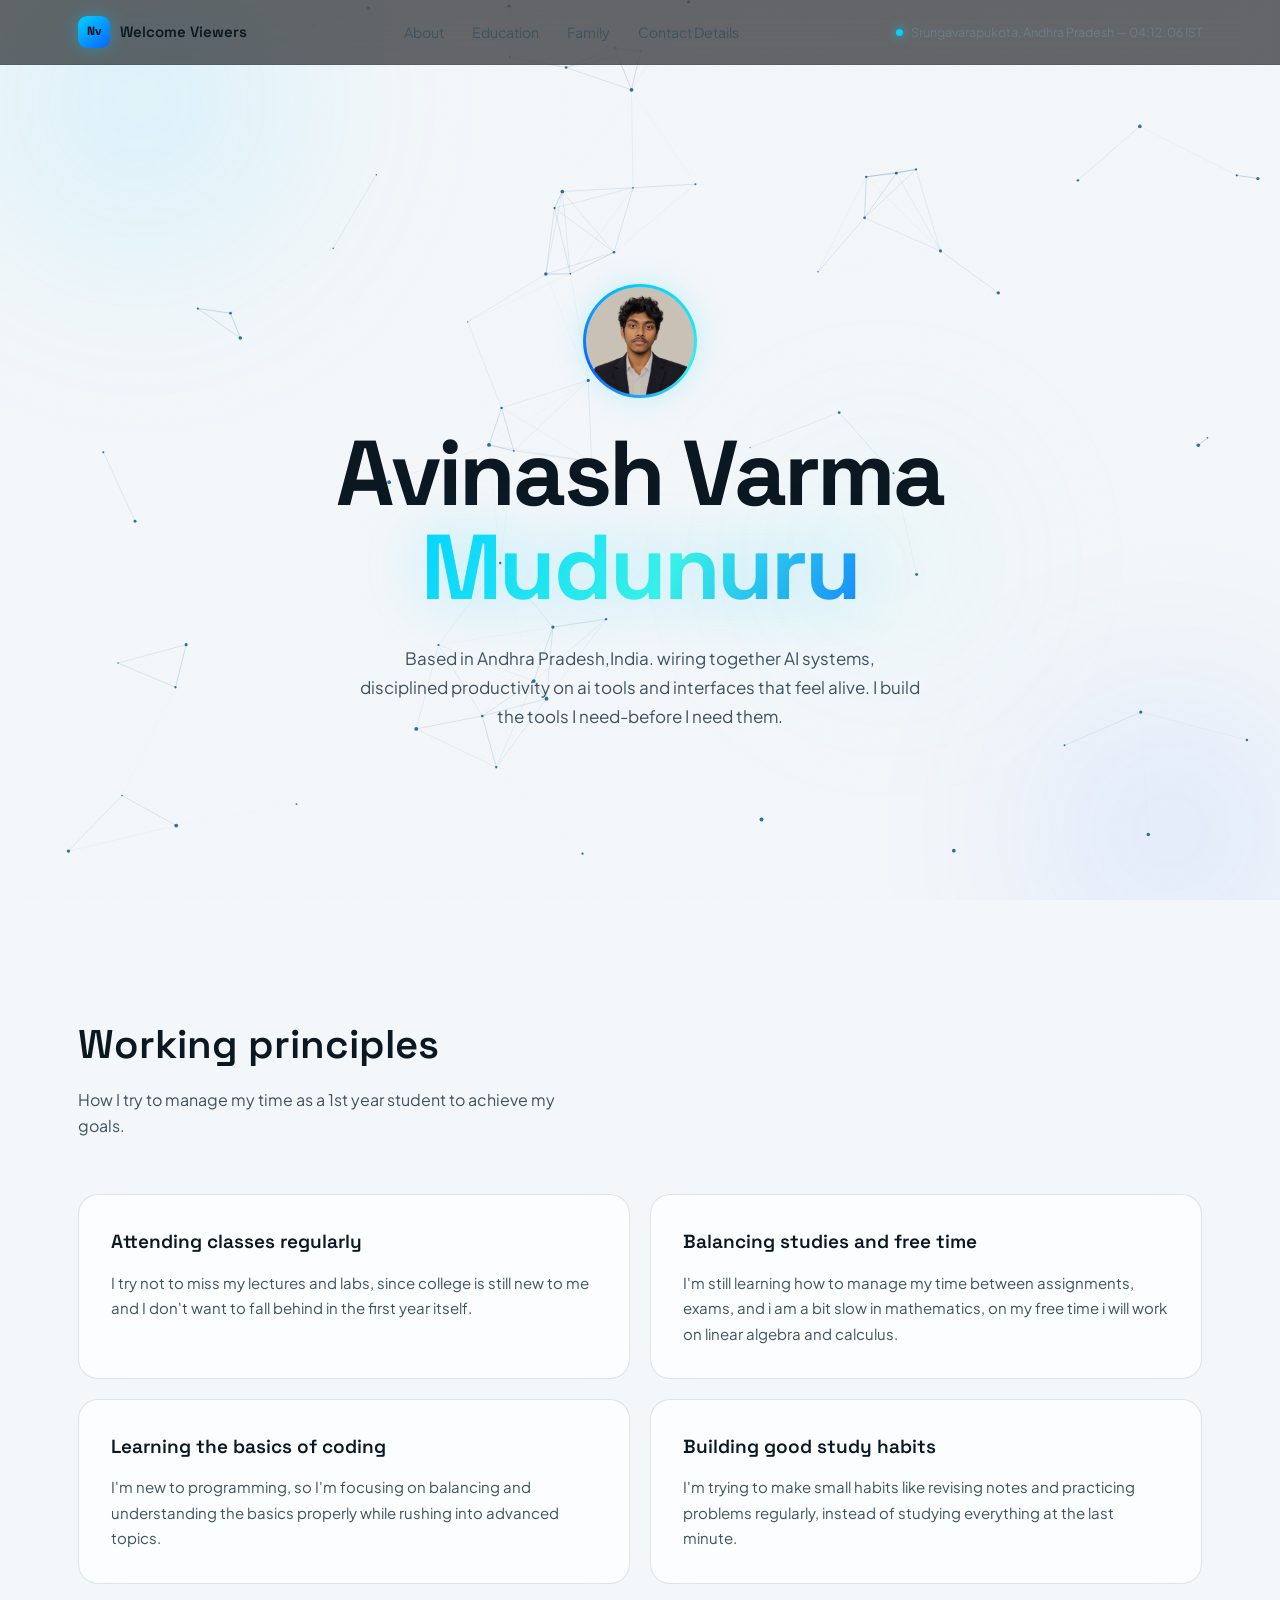
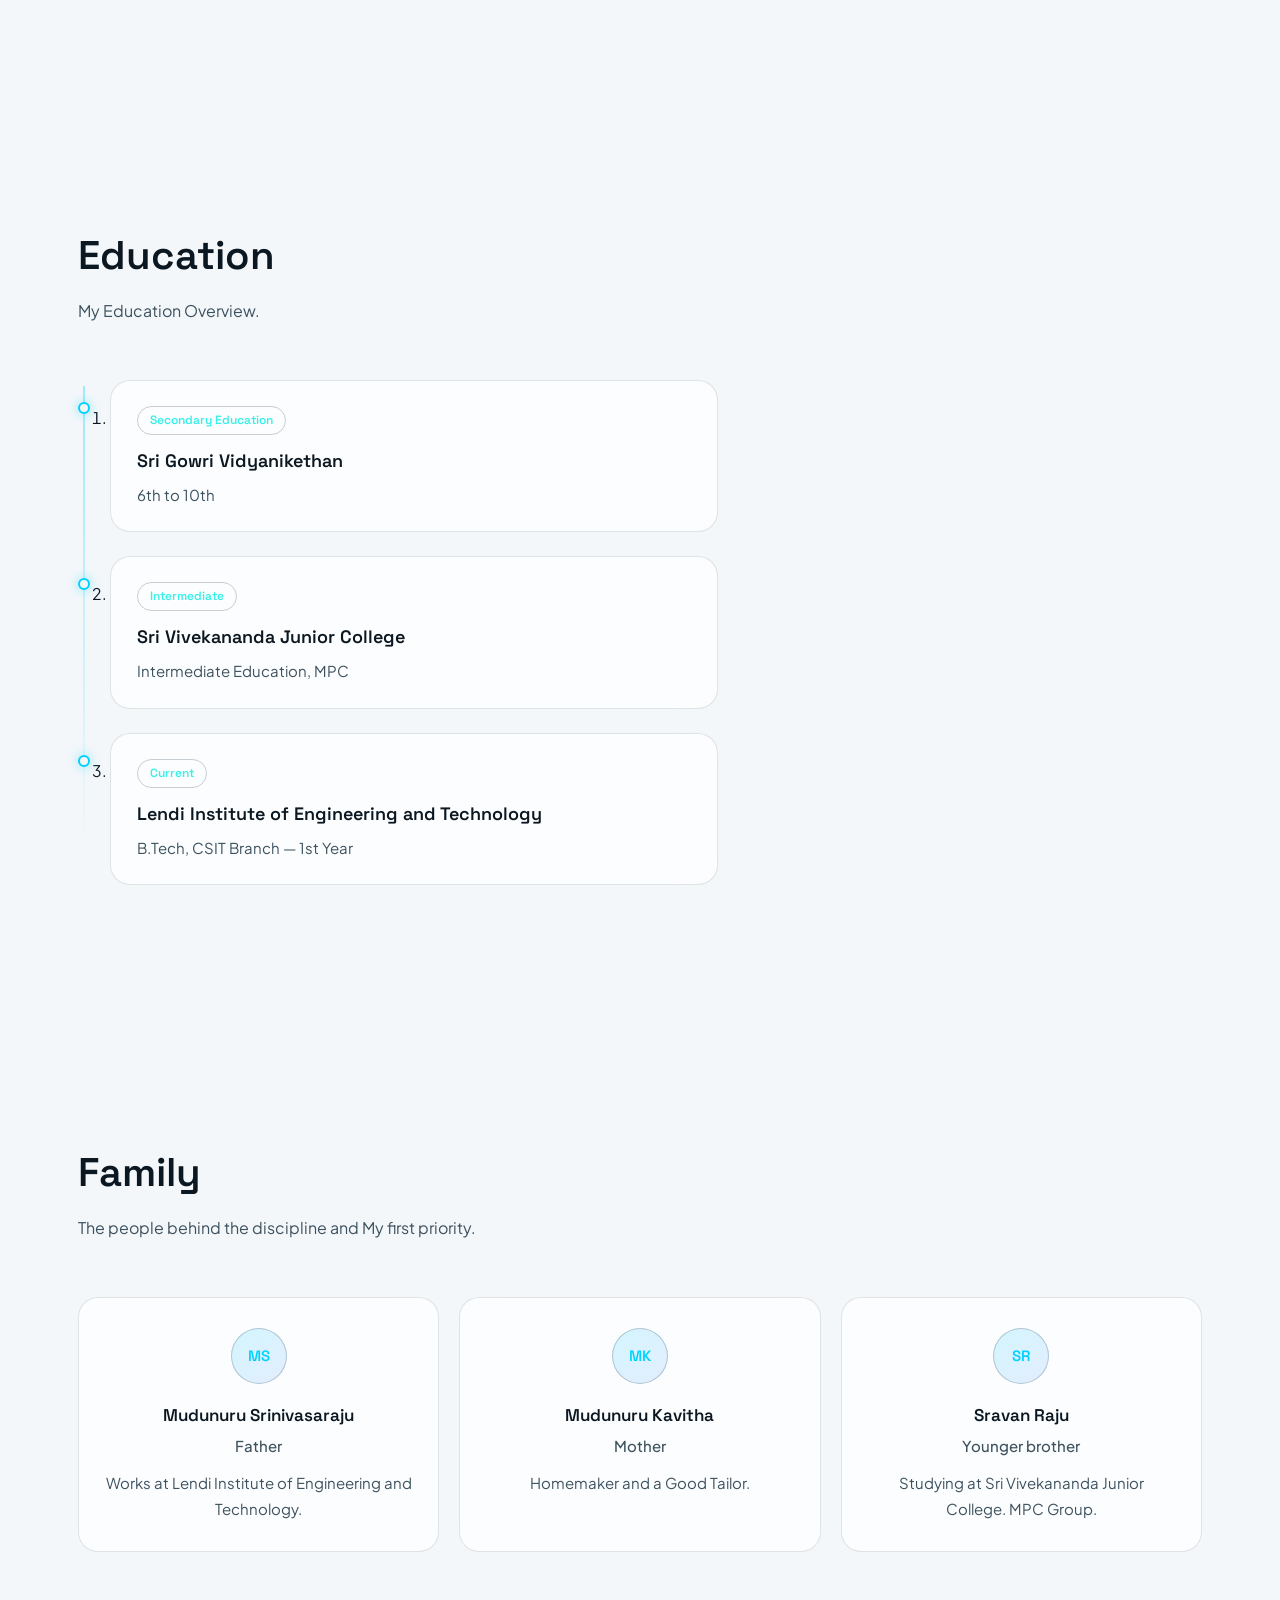
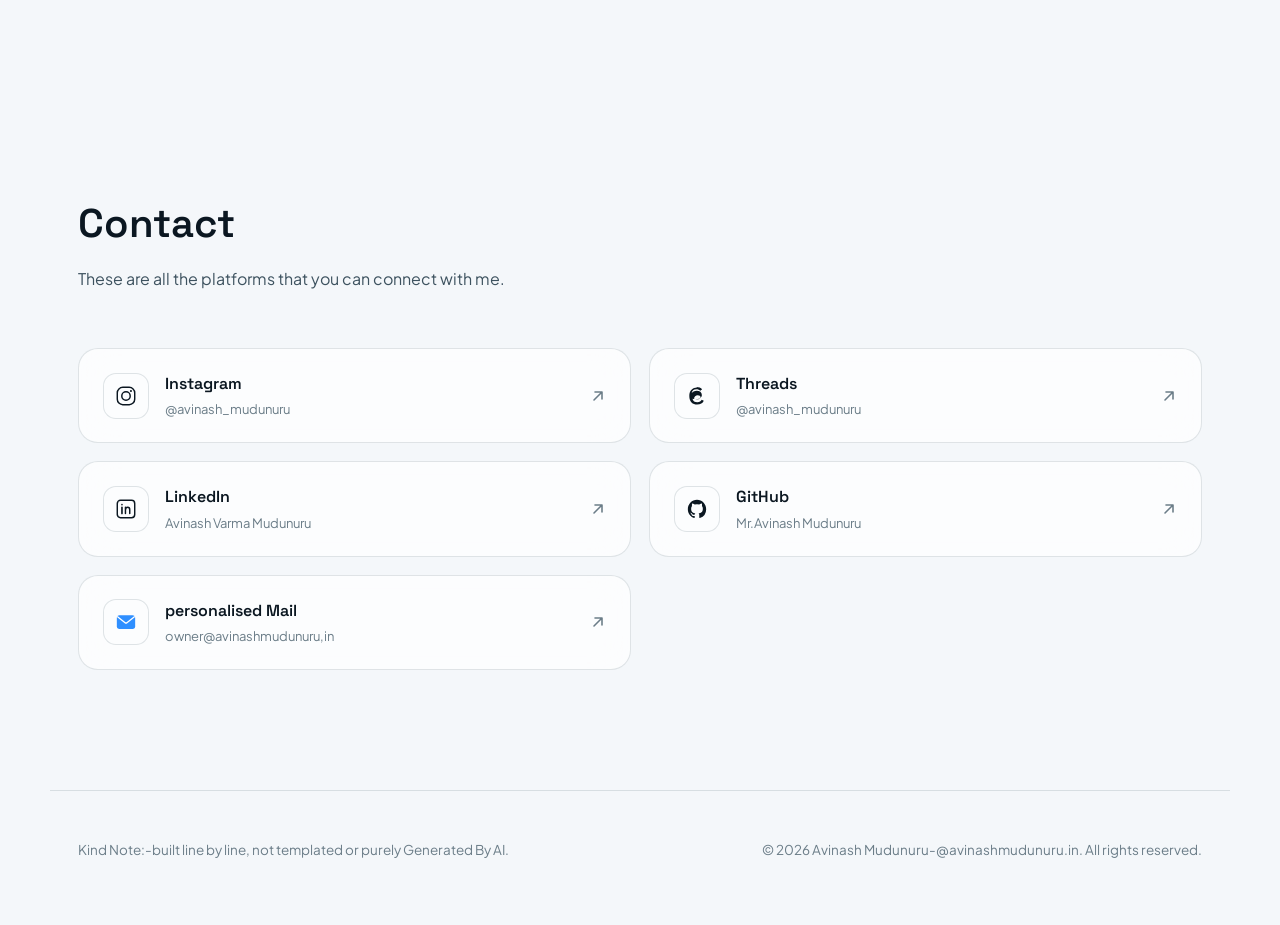
==== commit 0322c71f: "Fix meta tags and update description in index.html Removed duplicate google-site-verification meta t" ====
--- a/index.html
+++ b/index.html
@@ -1,14 +1,12 @@
 <!DOCTYPE html>
 <html lang="en">
 <head>
-<meta name="google-site-verification" content="vCPlWeW1GFrba0qGszpjA3xYB4AD_6WwYuhzkrP9IHY" />
 </head>
 <head>
 <title>Avinash Mudunuru's Portifolio</title>
 <meta name="description" content="Official website of Avinash Mudunuru, also known as Avinash Varma and Mudunuru Avinash Varma. Explore Avinash's GitHub projects, portfolio, and journey." />
 <meta name="keywords" content="avinash mudunuru, Avinash github, Avinash varma, mudunuru avinash varma,mudunuru avinash varma, avinash mudunuru, avinash varma, mudunuru avinash, avinash github, avinash portfolio, avinash personal website, avinash varma lendi institute, avinash varma computer science, avinash varma IT student, avinash varma engineering, avinash varma web developer, avinash varma coder, avinash varma programmer, avinash varma projects, avinash varma github pages, avinash varma website, avinash varma animations, avinash varma glowing UI, avinash varma fade-in effects, avinash varma css animations, avinash varma javascript, avinash varma html css js, avinash varma frontend design, avinash varma modern UI, avinash varma faceless youtube, avinash varma viral content, avinash varma content creator, avinash varma tech enthusiast, avinash varma troubleshooting, avinash varma hp drivers, avinash varma samsung j2 unlock, avinash varma device recovery, avinash varma certificates editing, avinash varma document clarity, avinash varma lovable ai, avinash varma github repository, avinash varma seo optimization, avinash varma sitemap xml, avinash varma robots txt, avinash varma google search console, avinash varma index request, avinash varma performance report, avinash varma coverage report, avinash varma impressions clicks, avinash varma keywords ranking, avinash varma visibility google, avinash varma search results, avinash varma india, avinash varma visakhapatnam, avinash varma andhra pradesh, avinash varma sri gowri vidyaniketan, avinash varma sri vivekananda junior college, avinash varma lendi institute of engineering, avinash varma btech first year, avinash varma computer science student, avinash varma IT student india, avinash varma engineering student india, avinash varma nagendra varma, nagendra varma, mudunuru nagendra varma, nagendra varma portfolio, nagendra varma github, nagendra varma website, nagendra varma lendi institute, nagendra varma computer science, nagendra varma IT student, nagendra varma engineering, nagendra varma web developer, nagendra varma coder, nagendra varma programmer, nagendra varma projects, nagendra varma github pages, nagendra varma animations, nagendra varma glowing UI, nagendra varma fade-in effects, nagendra varma css animations, nagendra varma javascript, nagendra varma html css js, nagendra varma frontend design, nagendra varma modern UI, nagendra varma faceless youtube, nagendra varma viral content, nagendra varma content creator, nagendra varma tech enthusiast, nagendra varma troubleshooting, nagendra varma hp drivers, nagendra varma samsung j2 unlock, nagendra varma device recovery, nagendra varma certificates editing, nagendra varma document clarity, nagendra varma lovable ai, nagendra varma github repository, nagendra varma seo optimization, nagendra varma sitemap xml, nagendra varma robots txt, nagendra varma google search console, nagendra varma india, nagendra varma visakhapatnam, nagendra varma andhra pradesh, srinivasaraju mudunuru, mudunuru srinivasaraju, srinivasaraju driver lendi institute, srinivasaraju father of avinash, srinivasaraju mudunuru family, mudunuru kavitha, kavitha mudunuru, mudunuru kavitha homemaker, mudunuru kavitha mother of avinash, mudunuru family, mudunuru surname, mudunuru family visakhapatnam, mudunuru family andhra pradesh
 " />
-<meta name="google-site-verification" content="vCPlWeW1GFrba0qGszpjA3xYB4AD_6WwYuhzkrP9IHY" />
 </head>
   <head>
   <title>Avinash Mudunuru's Portifolio</title>
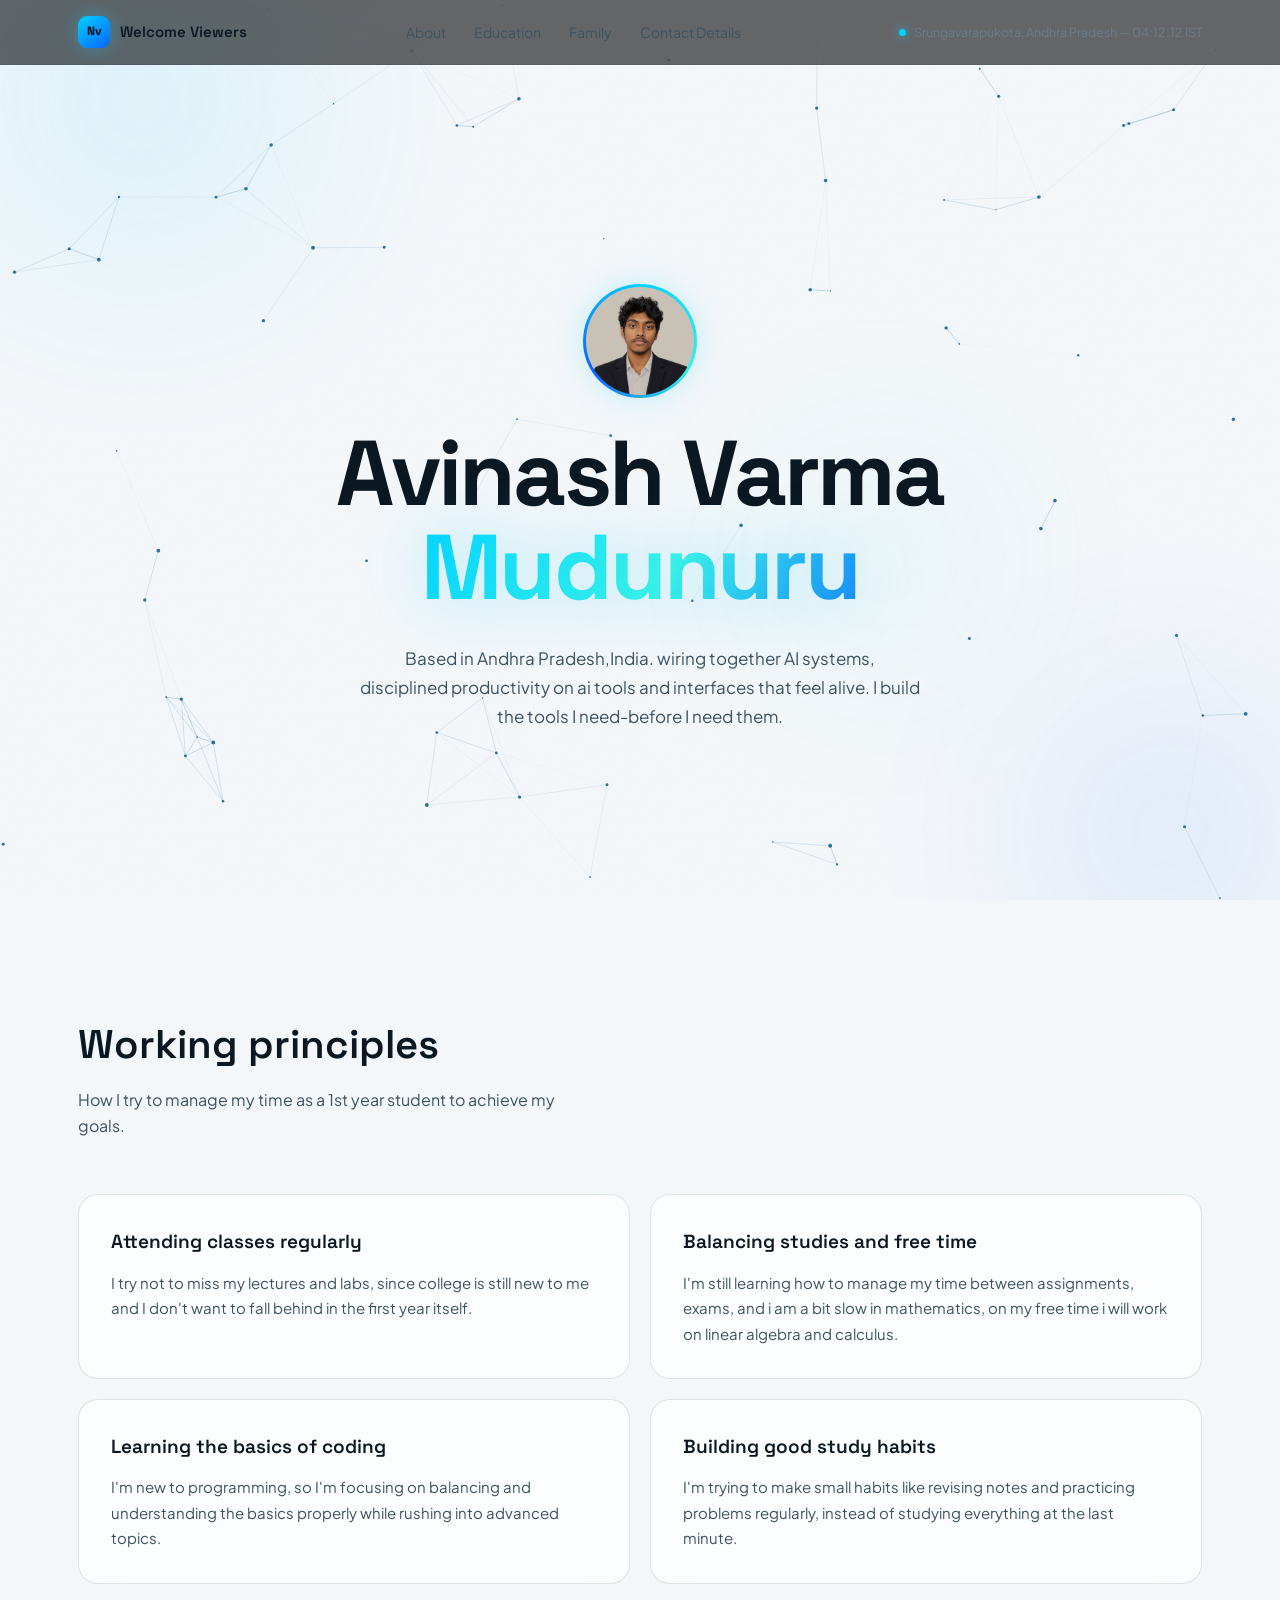
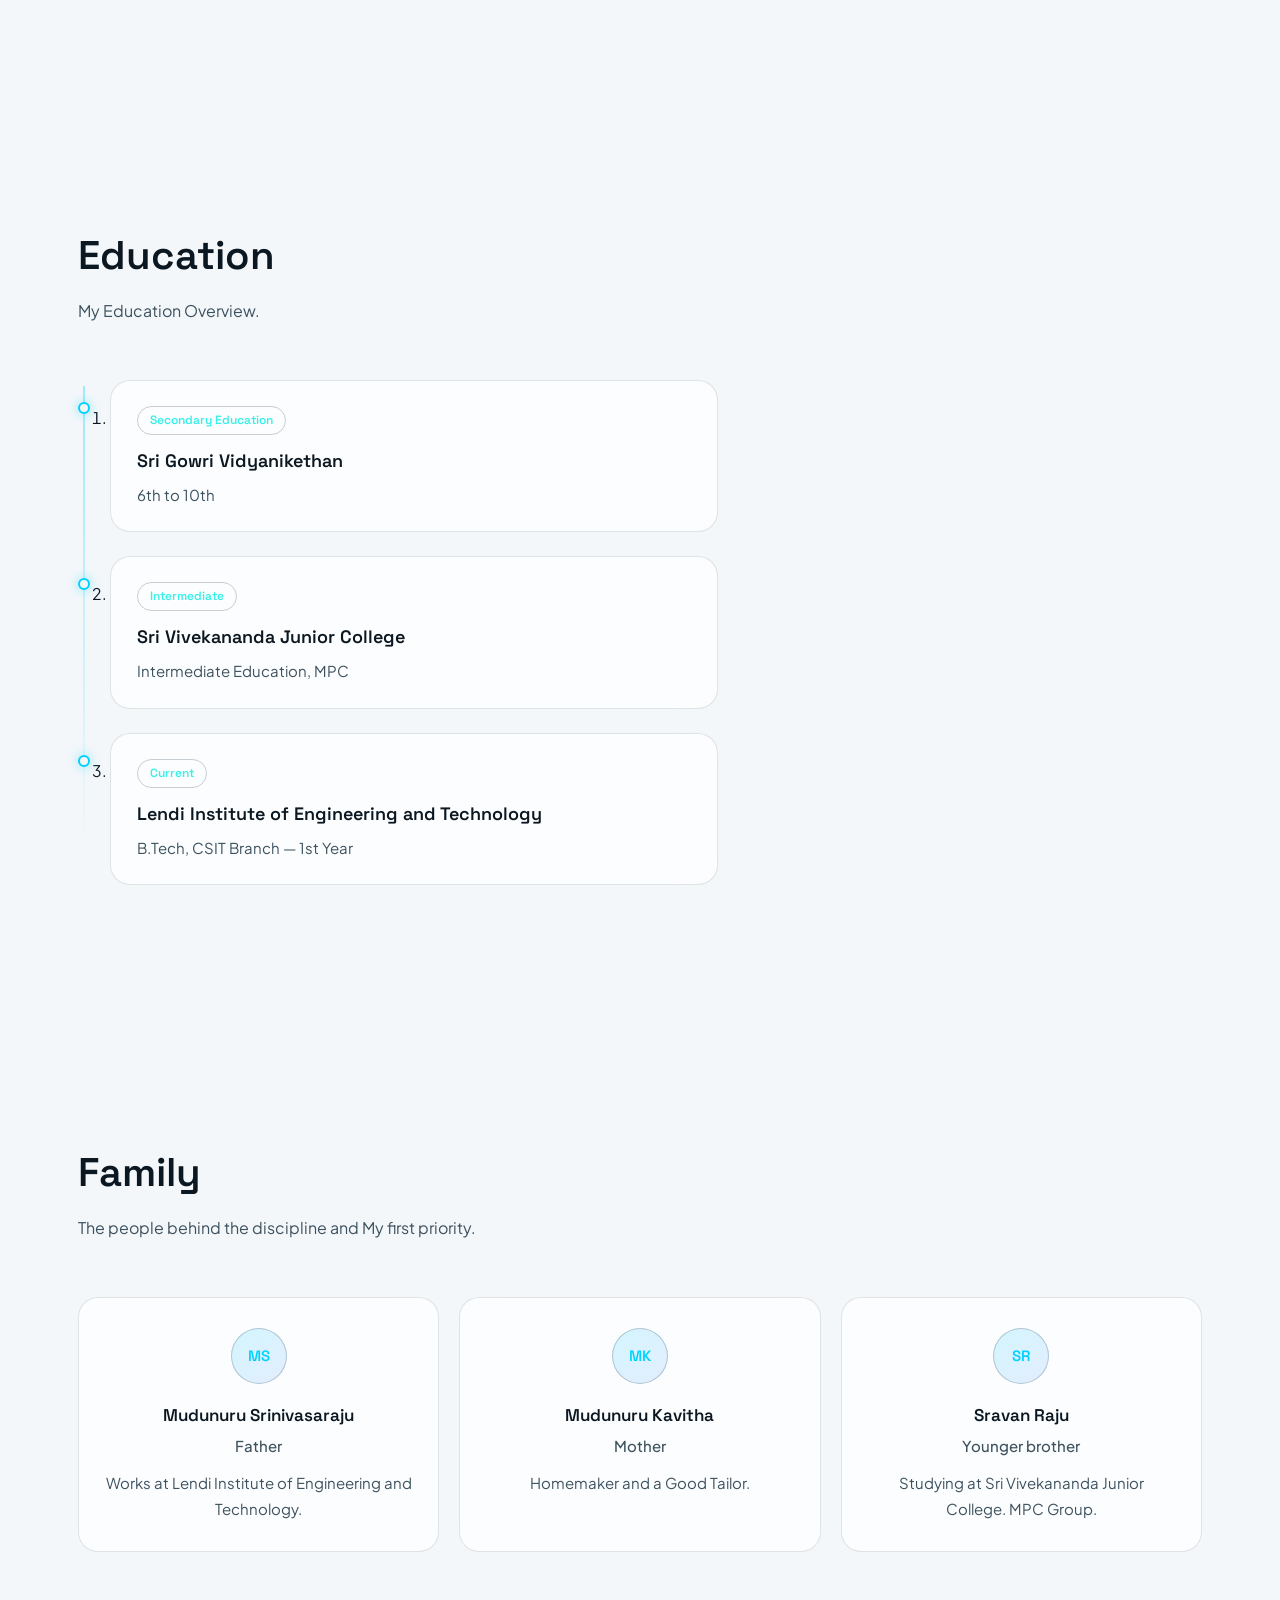
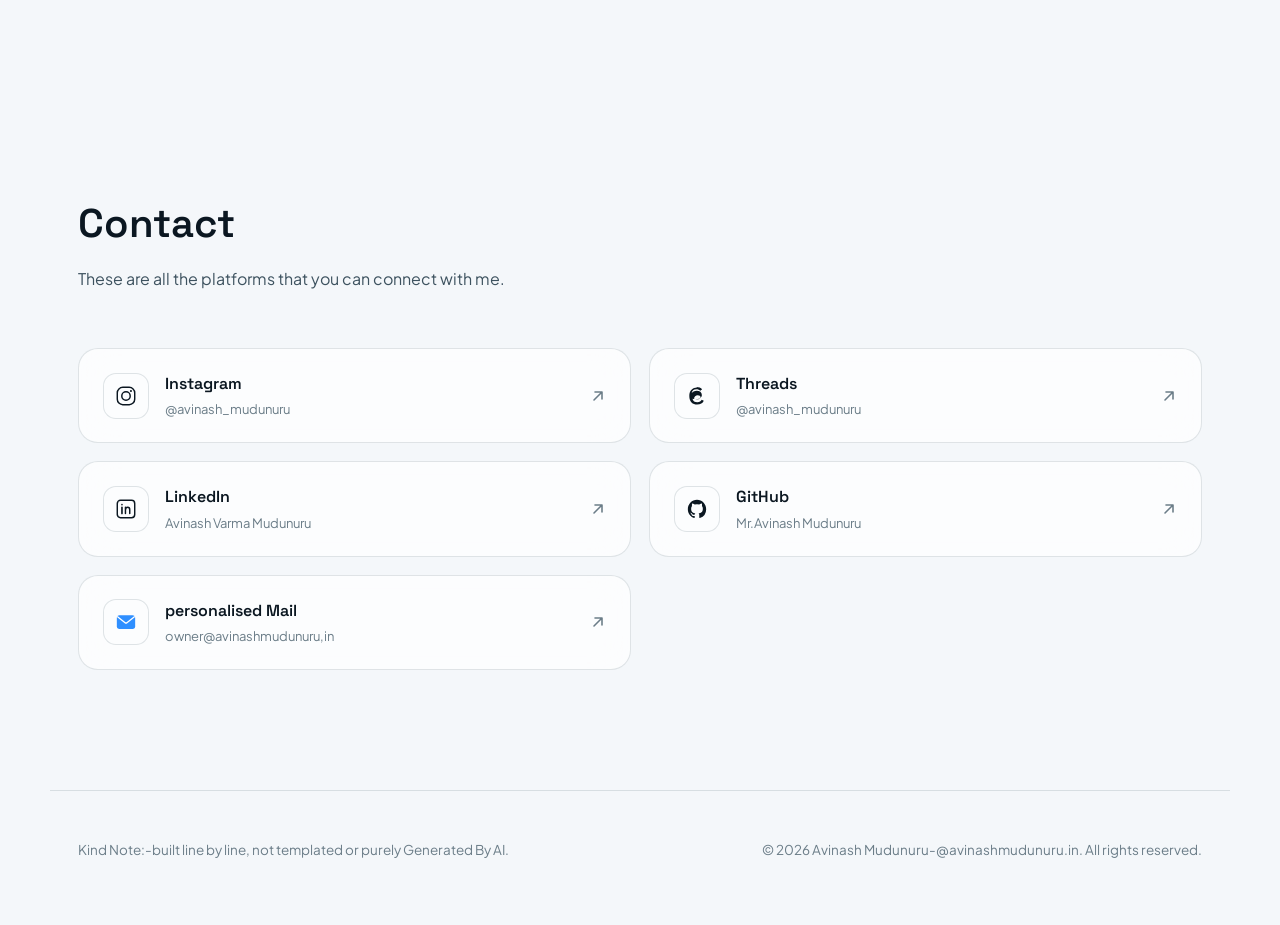
==== commit 7df69800: "Fix LinkedIn profile link in index.html Updated LinkedIn profile link to remove unnecessary query pa" ====
--- a/index.html
+++ b/index.html
@@ -1003,7 +1003,7 @@
         </span>
       </a>
 
-      <a class="connectBtn liBtn" href="https://www.linkedin.com/in/mudunuru-avinash-varma-810555436?utm_source=share_via&utm_content=profile&utm_medium=member_android" target="_blank" rel="noopener noreferrer">
+      <a class="connectBtn liBtn" href="https://www.linkedin.com/in/mudunuru-avinash-varma-810555436" target="_blank" rel="noopener noreferrer">
         <span class="connIcon">
           <svg viewBox="0 0 24 24" fill="none" xmlns="http://www.w3.org/2000/svg">
             <rect x="2.5" y="2.5" width="19" height="19" rx="3.5" stroke="currentColor" stroke-width="1.6"/>
